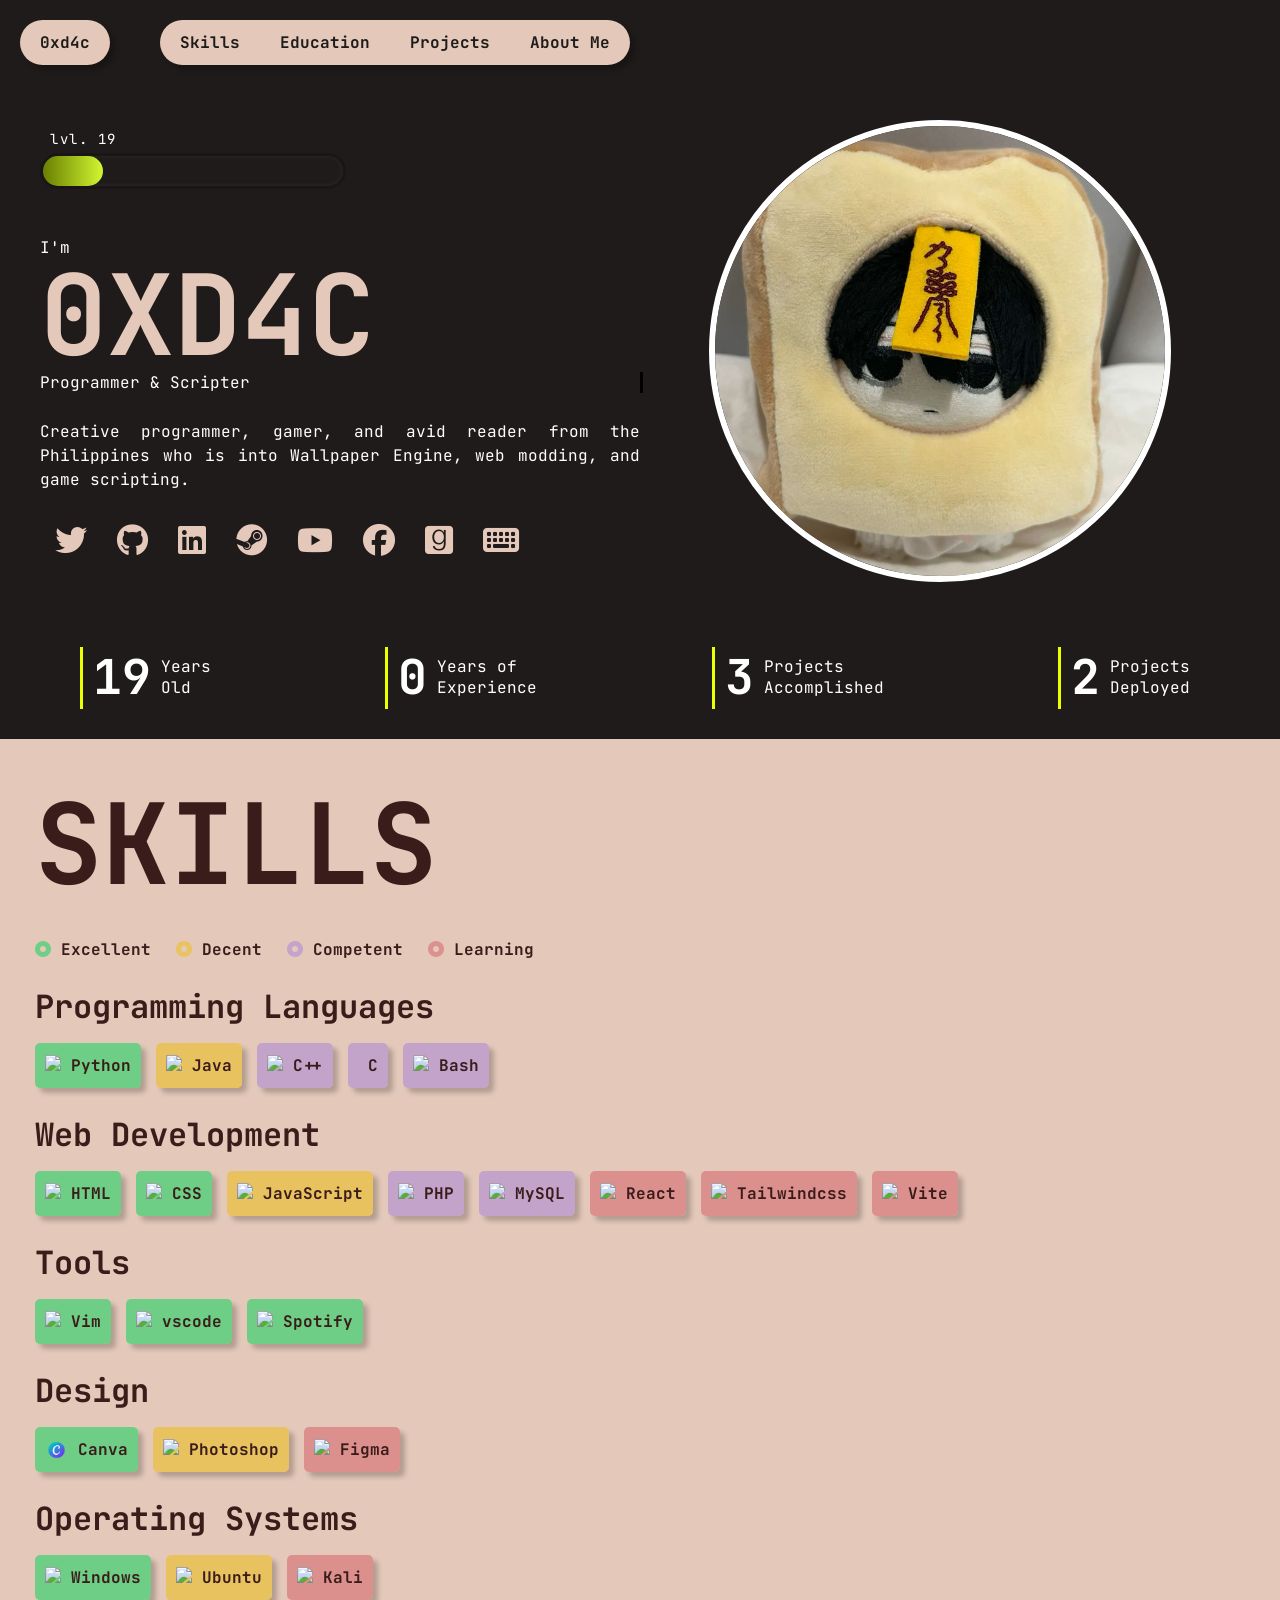
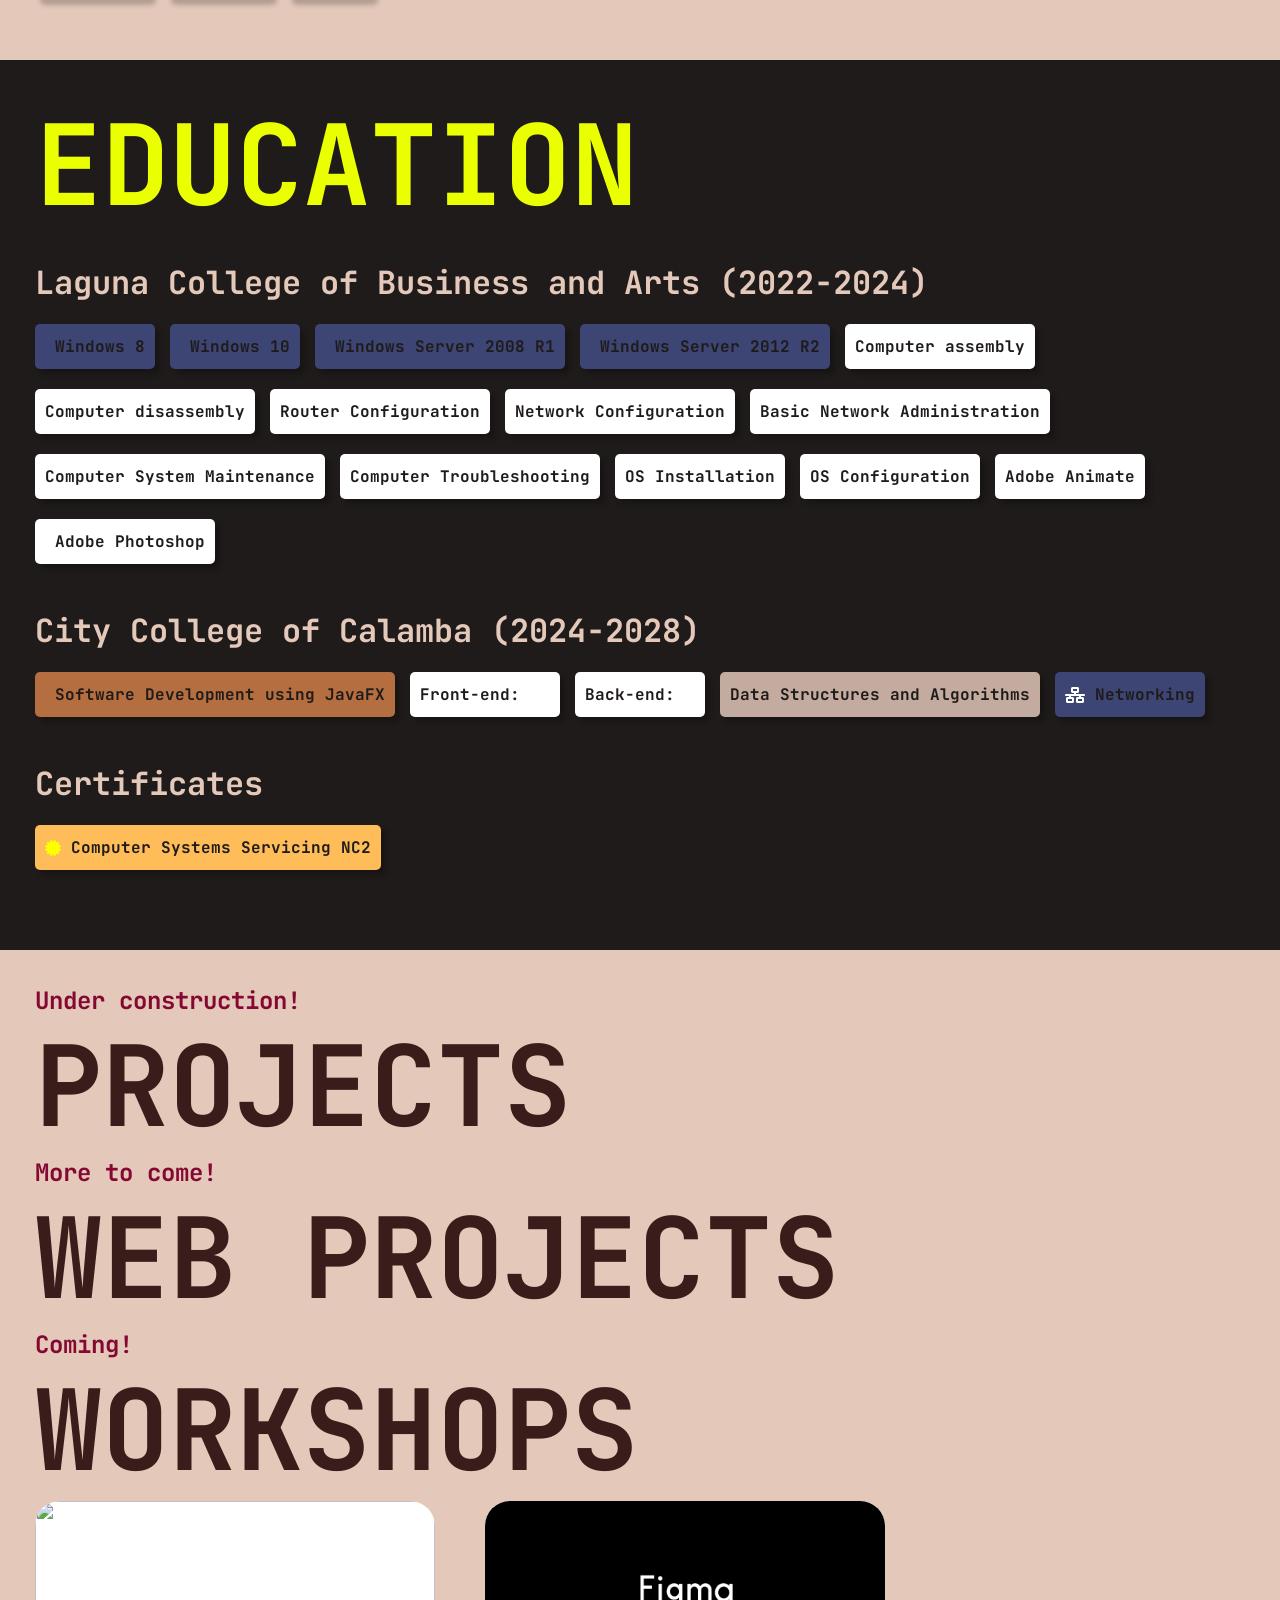
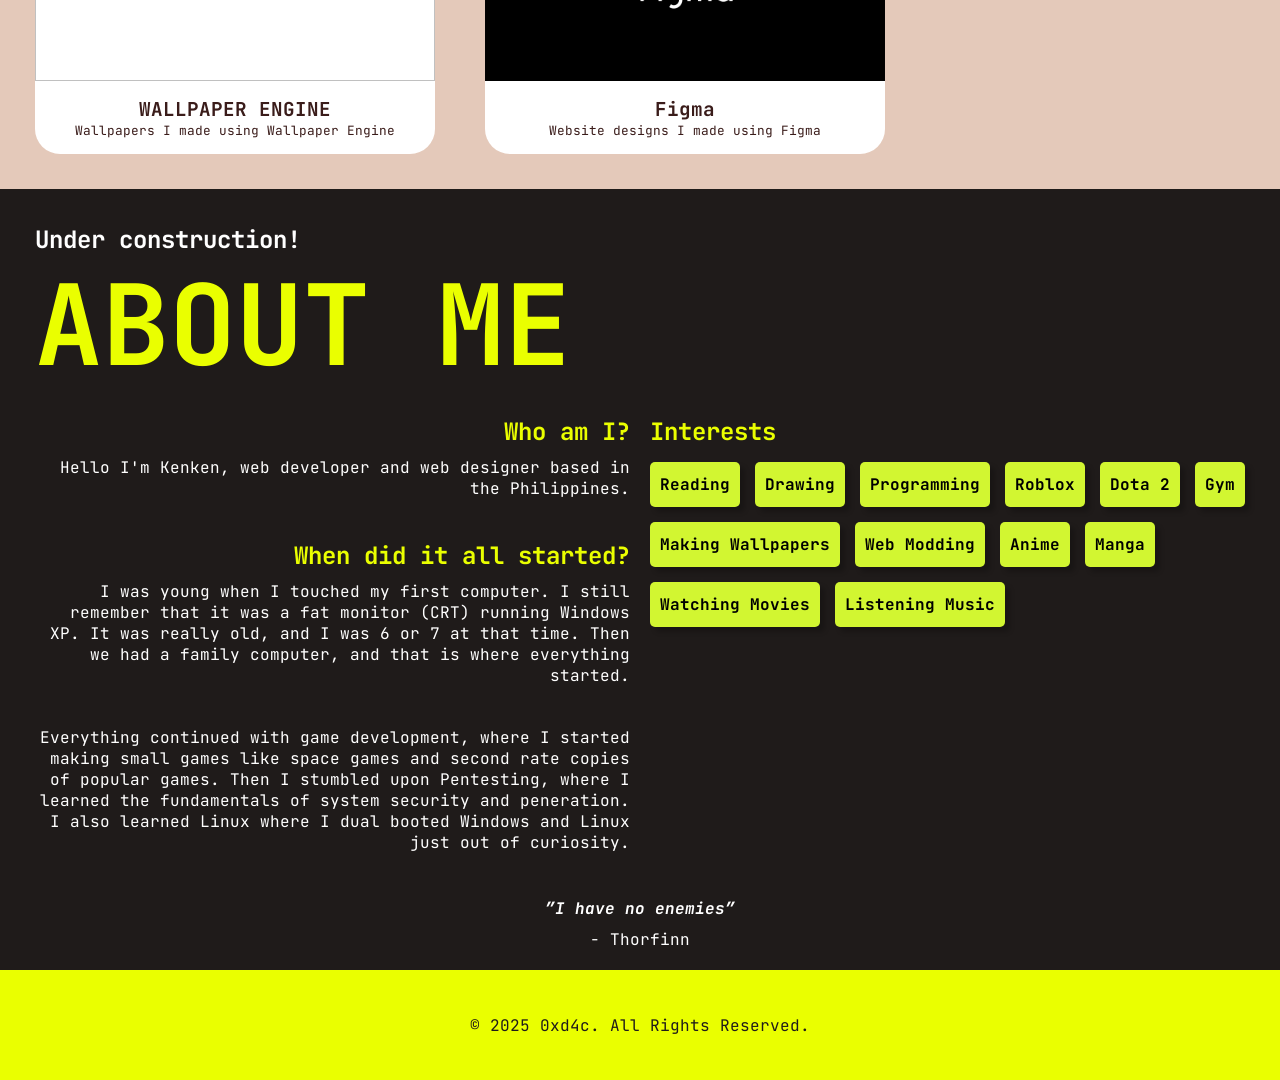
==== index.html @ a264573e "added about me" ====
<!-- TODO: Music Player -->
<!-- TODO: Star system -->
<!-- TODO: Slide name -> show real name -->
<!-- TODO: Click on skill -> show demo -->
<!-- TODO: Mini game -->
<!-- TODO: Replace the nav bar -->
<!-- TODO: Footer -->

<!DOCTYPE html>
<html lang="en">
  <head>
    <title>0xd4c</title>
    <meta
      charset="UTF-8"
      name="viewport"
      content="width=device-width, initial-scale=1.0"
    />
    <meta author="0xd4c" />
    <link rel="stylesheet" href="style.css" />
    <link rel="icon" type="image/x-icon" href="src/icons/scythe.ico" />
    <link
      href="https://fonts.googleapis.com/css2?family=Poppins:wght@300;400;500;600;700&display=swap"
      rel="stylesheet"
    />
    <link
      rel="stylesheet"
      href="https://cdn.jsdelivr.net/gh/devicons/devicon@latest/devicon.min.css"
    />
    <link
      rel="stylesheet"
      href="https://cdnjs.cloudflare.com/ajax/libs/font-awesome/6.5.0/css/all.min.css"
    />
    <link rel="preconnect" href="https://fonts.googleapis.com" />
    <link rel="preconnect" href="https://fonts.gstatic.com" crossorigin />
    <link
      href="https://fonts.googleapis.com/css2?family=JetBrains+Mono&display=swap"
      rel="stylesheet"
    />
  </head>
  <body>
    <div class="navigation-bar">
      <a id="home-link" class="brick" href="#home">0xd4c</a>

      <div class="brick">
        <a id="skills-link" href="#skills">Skills</a>
        <a id="education-link" href="#education">Education</a>
        <a id="projects-link" href="#projects">Projects</a>
        <a id="about-me-link" href="#about-me">About Me</a>
      </div>
    </div>
    <div class="burger">☰</div>
    <nav id="burger-menu">
      <ul id="nav-links">
        <li><a id="home-link" href="#home">Home</a></li>
        <li><a id="skills-link" href="#skills">Skills</a></li>
        <li><a id="education-link" href="#education">Education</a></li>
        <li><a id="projects-link" href="#projects">Projects</a></li>
        <li><a id="about-me-link" href="#about-me">About Me</a></li>
      </ul>
    </nav>

    <section id="home">
      <div class="main-div">
        <div class="section-left-div">
          <!-- <h2 class="wiggle-cycle">WEBSITE UNDER CONSTRUCTION!</h2> -->
          <div class="lvl-container">
            <div class="lvl-info">
              <span>lvl. 19</span>
            </div>
            <div class="lvl-bar">
              <div class="lvl-progress"></div>
              <span class="lvl-up-text">Collab with me to lvl up!</span>
            </div>
          </div>
          <p>I'm</p>
          <h1 class="cycle">0XD4C</h1>
          <p class="typewriter">Programmer & Scripter</p>
          <p class="intro-about-me">
            <span class="cycle">Creative</span> programmer, gamer, and avid
            reader from the Philippines who is into Wallpaper Engine, web
            modding, and game scripting.
          </p>

          <div class="socials-div">
            <a href="https://x.com/0xd4c" target="_blank">
              <i class="fab fa-twitter" style="color: #e4c9ba"></i>
            </a>
            <a href="https://github.com/kenfaz" target="_blank">
              <i class="fab fa-github" style="color: #e4c9ba"></i>
            </a>
            <a
              href="https://linkedin.com/in/khen-david-famadico-50ba49292"
              target="_blank"
            >
              <i class="fab fa-linkedin" style="color: #e4c9ba"></i>
            </a>
            <a href="https://steamcommunity.com/id/0xd4c/" target="_blank">
              <i class="fab fa-steam" style="color: #e4c9ba"></i>
            </a>
            <a href="https://www.youtube.com/@ken-ken05" target="_blank">
              <i class="fab fa-youtube" style="color: #e4c9ba"></i>
            </a>
            <a href="https://www.facebook.com/kenken.redpanda" target="_blank">
              <i class="fab fa-facebook" style="color: #e4c9ba"></i>
            </a>
            <a href="https://www.goodreads.com/kenfaz" target="_blank">
              <i class="fab fa-goodreads" style="color: #e4c9ba"></i>
            </a>
            <a href="https://monkeytype.com/profile/0xd4c" target="_blank">
              <i class="fa-solid fa-keyboard" style="color: #e4c9ba"></i>
            </a>
          </div>
        </div>
        <div class="section-right-div">
          <!-- <img class="fade-img" src="src/images/profile5.png" /> -->
          <div class="section-right-img-container">
            <img class="" src="src/images/profile.jpg" alt="Profile Picture" />
          </div>
        </div>
      </div>
      <canva></canva>
    </section>
    <section id="home-experience">
      <div class="experience-info-container">
        <div>
          <h1>19</h1>
          <p>
            Years <br />
            Old
          </p>
        </div>
        <div>
          <h1>0</h1>
          <p>
            Years of<br />
            Experience
          </p>
        </div>
        <div>
          <h1>3</h1>
          <p>
            Projects <br />
            Accomplished
          </p>
        </div>
        <div>
          <h1>2</h1>
          <p>
            Projects <br />
            Deployed
          </p>
        </div>
      </div>
    </section>
    <!-- SKILLS SECTION -->
    <section id="skills">
      <h1 class="section-name wiggle">SKILLS</h1>
      <div class="programming-stats-container"></div>
      <div class="skills-levels">
        <span>
          <i class="fa-solid fa-circle-dot" style="color: #00d45583"></i>
          Excellent</span
        >
        <span>
          <i class="fa-solid fa-circle-dot" style="color: #ebc042bf"></i>
          Decent</span
        >
        <span>
          <i class="fa-solid fa-circle-dot" style="color: #a581da83"></i>
          Competent</span
        >
        <span>
          <i class="fa-solid fa-circle-dot" style="color: #da8181c7"></i>
          Learning</span
        >
      </div>
      <h2>Programming Languages</h2>
      <div class="skills-brick-container">
        <div class="skills-brick skill-excellent">
          <img
            src="https://cdn.jsdelivr.net/gh/devicons/devicon@latest/icons/python/python-original.svg"
          />
          Python
        </div>
        <div class="skills-brick skill-decent">
          <img
            src="https://cdn.jsdelivr.net/gh/devicons/devicon@latest/icons/java/java-original.svg"
          />
          Java
        </div>
        <div class="skills-brick skill-competent">
          <img
            src="https://cdn.jsdelivr.net/gh/devicons/devicon@latest/icons/cplusplus/cplusplus-original.svg"
          />
          C++
        </div>
        <div class="skills-brick skill-competent">
          <i class="devicon-c-plain colored"></i> C
        </div>
        <div class="skills-brick skill-competent">
          <img
            src="https://cdn.jsdelivr.net/gh/devicons/devicon@latest/icons/bash/bash-original.svg"
          />
          Bash
        </div>
      </div>
      <h2>Web Development</h2>
      <div class="skills-brick-container">
        <div class="skills-brick skill-excellent">
          <img
            src="https://cdn.jsdelivr.net/gh/devicons/devicon@latest/icons/html5/html5-original.svg"
          />
          HTML
        </div>
        <div class="skills-brick skill-excellent">
          <img
            src="https://cdn.jsdelivr.net/gh/devicons/devicon@latest/icons/css3/css3-original.svg"
          />
          CSS
        </div>
        <div class="skills-brick skill-decent">
          <img
            src="https://cdn.jsdelivr.net/gh/devicons/devicon@latest/icons/javascript/javascript-original.svg"
          />
          JavaScript
        </div>
        <div class="skills-brick skill-competent">
          <img
            src="https://cdn.jsdelivr.net/gh/devicons/devicon@latest/icons/php/php-original.svg"
          />
          PHP
        </div>
        <div class="skills-brick skill-competent">
          <img
            src="https://cdn.jsdelivr.net/gh/devicons/devicon@latest/icons/mysql/mysql-original.svg"
          />
          MySQL
        </div>
        <div class="skills-brick skill-learning">
          <img
            src="https://cdn.jsdelivr.net/gh/devicons/devicon@latest/icons/react/react-original.svg"
          />
          React
        </div>
        <div class="skills-brick skill-learning">
          <img
            src="https://cdn.jsdelivr.net/gh/devicons/devicon@latest/icons/tailwindcss/tailwindcss-original.svg"
          />
          Tailwindcss
        </div>
        <div class="skills-brick skill-learning">
          <img
            src="https://cdn.jsdelivr.net/gh/devicons/devicon@latest/icons/vitejs/vitejs-original.svg"
          />
          Vite
        </div>
      </div>
      <h2>Tools</h2>
      <div class="skills-brick-container">
        <div class="skills-brick skill-excellent">
          <img
            src="https://cdn.jsdelivr.net/gh/devicons/devicon@latest/icons/vim/vim-original.svg"
          />
          Vim
        </div>
        <div class="skills-brick skill-excellent">
          <img
            src="https://cdn.jsdelivr.net/gh/devicons/devicon@latest/icons/vscode/vscode-original.svg"
          />
          vscode
        </div>
        <div class="skills-brick skill-excellent">
          <img
            src="https://upload.wikimedia.org/wikipedia/commons/thumb/8/84/Spotify_icon.svg/250px-Spotify_icon.svg.png"
          />
          Spotify
        </div>
      </div>
      <h2>Design</h2>
      <div class="skills-brick-container">
        <div class="skills-brick skill-excellent">
          <img src="src/images/canva_logo.png" /> Canva
        </div>
        <div class="skills-brick skill-decent">
          <img
            src="https://upload.wikimedia.org/wikipedia/commons/thumb/a/af/Adobe_Photoshop_CC_icon.svg/2101px-Adobe_Photoshop_CC_icon.svg.png"
          />
          Photoshop
        </div>
        <div class="skills-brick skill-learning">
          <img
            src="https://cdn.jsdelivr.net/gh/devicons/devicon@latest/icons/figma/figma-original.svg"
          />
          Figma
        </div>
      </div>

      <h2>Operating Systems</h2>
      <div class="skills-brick-container">
        <div class="skills-brick skill-excellent">
          <img
            src="https://cdn.jsdelivr.net/gh/devicons/devicon@latest/icons/windows11/windows11-original-wordmark.svg"
          />
          Windows
        </div>
        <div class="skills-brick skill-decent">
          <img
            src="https://cdn.jsdelivr.net/gh/devicons/devicon@latest/icons/ubuntu/ubuntu-original.svg"
          />
          Ubuntu
        </div>
        <div class="skills-brick skill-learning">
      
            <img src="https://cdn.jsdelivr.net/gh/devicons/devicon@latest/icons/kalilinux/kalilinux-original.svg" />
          
          Kali
        </div>
      </div>
    </section>

    <section id="education">
      <h1 class="section-name wiggle">EDUCATION</h1>
      <!-- <h2>Senior Highschool</h2> -->
      <h2>Laguna College of Business and Arts (2022-2024)</h2>
      <div class="education-bricks-container">
        <div class="education-bricks education-blue">
          <i class="devicon-windows8-original colored"></i>
          Windows 8
        </div>
        <div class="education-bricks education-blue">
          <i class="devicon-windows8-original colored"></i>
          Windows 10
        </div>
        <div class="education-bricks education-blue">
          <i class="devicon-windows8-original colored"></i>

          Windows Server 2008 R1
        </div>
        <div class="education-bricks education-blue">
          <i class="devicon-windows8-original colored"></i>

          Windows Server 2012 R2
        </div>
        <div class="education-bricks education-white">Computer assembly</div>
        <div class="education-bricks education-white">Computer disassembly</div>
        <div class="education-bricks education-white">Router Configuration</div>
        <div class="education-bricks education-white">
          Network Configuration
        </div>
        <div class="education-bricks education-white">
          Basic Network Administration
        </div>
        <div class="education-bricks education-white">
          Computer System Maintenance
        </div>
        <div class="education-bricks education-white">
          Computer Troubleshooting
        </div>
        <div class="education-bricks education-white">OS Installation</div>
        <div class="education-bricks education-white">OS Configuration</div>
        <div class="education-bricks education-white">Adobe Animate</div>
        <div class="education-bricks education-white">
          <i class="devicon-photoshop-plain colored"></i>Adobe Photoshop
        </div>
      </div>
      <!-- <h2>College</h2> -->
      <h2>City College of Calamba (2024-2028)</h2>
      <div class="education-bricks-container">
        <div class="education-bricks education-orange">
          <i class="devicon-java-plain colored"></i>
          Software Development using JavaFX
        </div>
        <div class="education-bricks education-white">
          Front-end:
          <i class="devicon-html5-plain colored"></i>
          <i class="devicon-css3-plain colored"></i>
          <i class="devicon-javascript-plain colored"></i>
        </div>
        <div class="education-bricks education-white">
          Back-end:
          <i class="devicon-php-plain colored"></i>
          <i class="devicon-mysql-original colored"></i>
        </div>
        <div class="education-bricks">Data Structures and Algorithms</div>
        <div class="education-bricks education-blue">
          <i class="fa-solid fa-network-wired" style="color: #ffffff"></i
          >Networking
        </div>
      </div>

      <h2>Certificates</h2>
      <div class="education-bricks-container">
        <div class="education-bricks education-yellow">
          <i class="fa-solid fa-certificate" style="color: yellow"></i> Computer
          Systems Servicing NC2
        </div>
      </div>
    </section>

    <section id="projects">
      <h2>Under construction!</h2>
      <h1 class="section-name">PROJECTS</h1>
      <h2>More to come!</h2>
      <h1 class="section-name">WEB PROJECTS</h1>
      <h2>Coming!</h2>
      <h1 class="section-name">WORKSHOPS</h1>
      <div class="workshops">
        <div class="showcase-container float-box" id="wallpaper-engine">
          <div class="upper-showcase-container">
            <img src="src/images/wallpaper_engine.gif" />
          </div>
          <div class="lower-showcase-container">
            <h1>WALLPAPER ENGINE</h1>
            <p>Wallpapers I made using Wallpaper Engine</p>
          </div>
        </div>

        <div class="showcase-container float-box" id="figma">
          <div class="upper-showcase-container">
            <img src="src/images/figma.gif" />
          </div>
          <div class="lower-showcase-container">
            <h1>Figma</h1>
            <p>Website designs I made using Figma</p>
          </div>
        </div>
      </div>
    </section>

    <section id="about-me">
      <h2>Under construction!</h2>
      <h1 class="section-name">ABOUT ME</h1>
      <br />
      <div class="about-me-div">
        <div class="about-me-left-div">
          <h1>Who am I?</h1>
          <p>
            Hello I'm Kenken, web developer and web designer based in the
            Philippines.
          </p>
          <br />
          <h1>When did it all started?</h1>
          <p>
            I was young when I touched my first computer. I still remember that
            it was a fat monitor (CRT) running Windows XP. It was really old,
            and I was 6 or 7 at that time. Then we had a family computer, and
            that is where everything started.
          </p>
          <br />
          <p>
            Everything continued with game development, where I started making
            small games like space games and second rate copies of popular
            games. Then I stumbled upon Pentesting, where I learned the
            fundamentals of system security and peneration. I also learned Linux
            where I dual booted Windows and Linux just out of curiosity.
          </p>
          <!-- <img src="src/images/experimental_lain.gif" /> -->
        </div>
        <div class="about-me-right-div">
          <!-- <img src="src/images/lain.gif"> -->
          <h1>Interests</h1>
          <div class="about-me-brick-container">
            <div class="about-me-brick">Reading</div>
            <div class="about-me-brick">Drawing</div>
            <div class="about-me-brick">Programming</div>
            <div class="about-me-brick">Roblox</div>
            <div class="about-me-brick">Dota 2</div>
            <div class="about-me-brick">Gym</div>
            <div class="about-me-brick">Making Wallpapers</div>
            <div class="about-me-brick">Web Modding</div>
            <div class="about-me-brick">Anime</div>
            <div class="about-me-brick">Manga</div>
            <div class="about-me-brick">Watching Movies</div>
            <div class="about-me-brick">Listening Music</div>
          </div>
        </div>
      </div>
    </section>
    <!-- Quote Section -->
    <section>
      <div class="quote-container">
        <p class="quote">”I have no enemies”</p>
        <p class="quote-author">- Thorfinn</p>
      </div>
    </section>
    <section id="footer">
      <footer>© 2025 0xd4c. All Rights Reserved.</footer>
    </section>
    <script src="script.js"></script>
  </body>
</html>
---- style.css ----
* {
  font-family: "JetBrains Mono", "Poppins", Arial, Helvetica, sans-serif;
  margin: 0;
  /* outline: 1px solid red; */
}

html {
  scroll-behavior: smooth;
}

nav {
  font-family: "JetBrains Mono", "Poppins", Arial, Helvetica, sans-serif;
  display: flex;
  align-items: center;
  justify-content: center;
  background-color: white;
  position: fixed;
  width: 0;
  height: 0;
  z-index: 1000;
  border-radius: 25px;
  right: 20px;
  top: 20px;
  /* border: 2px solid white; */
}

nav.show-burger {
  display: flex;
  border: none;
  width: 250px;
  height: 350px;
}

nav.hide-burger {
  display: none;
}

body {
  cursor: url("src/images/cursor.png"), auto;
  /* padding-top: 70px; */
  background-color: #1f1b1a;
  color: #ffffff;
  /* padding-left: 20px; */
  width: 100%;
}

footer {
  display: flex;
  color: #1f1b1a;
  background-color: #eaff00;
  padding: 20px;
  text-align: center;
  align-items: center;
  justify-content: center;
  height: 100%;
}

section {
  scroll-margin-top: 50px;
  /* width: 100%; */
}

a {
  cursor: url("src/images/cursor_selection.png"), auto;
  color: white;
  text-decoration: none;
  /* font-weight: bolder; */
  font-family: "JetBrains Mono", "Poppins", Arial, Helvetica, sans-serif;
}

/* Classes */

.navigation-bar {
  position: sticky;
  top: 0;
  display: flex;
  gap: 50px;
  padding: 20px;
  /* background-color: #1f1b1ab4; */
  z-index: 1000;
}

.burger {
  display: none;
  font-size: 2rem;
  cursor: url("src/images/cursor_selection.png"), auto;
  width: 75px;
  height: 75px;
  text-align: center;
  border-radius: 50%;
  align-items: center;
  justify-content: center;
  position: fixed;
  right: 5px;
  top: 15px;
  /* background-color: white; */
  color: #ffffff;
}

.section-name {
  font-size: 7em;
  color: white;
  margin: 0;
  padding: 0;
  line-height: 0.9;
  margin-top: 20px;
  margin-bottom: 20px;
  /* text-align: center; */
}

.main-div {
  /* width: 100%; */
  max-width: 1200px;
  display: flex;
  justify-content: space-between;
  align-items: center;
}

.section-left-div {
  flex: 1;
  flex-direction: column;
  display: flex;
  row-gap: 7px;
}

.section-left-div p {
  width: 100%;
  font-size: 1em;
  text-align: justify;
}

.section-left-div h1 {
  font-size: 7em;
  margin: 0;
  padding: 0;
  line-height: 0.9;
  color: #e4c9ba;
}

.section-left-div h2 {
  font-size: 35px;
  margin-bottom: 25px;
  color: #e91e63;
}

.intro-about-me {
  margin-top: 20px;
  margin-bottom: 20px;
  line-height: 1.5em;
}

.socials-div {
  font-size: 2em;
  width: fit-content;
  /* background-color: white; */
  padding-left: 15px;
  padding-right: 15px;
  display: flex;
  gap: 30px;
  border-radius: 25px;
  margin-top: 0;
  margin-bottom: 10px;
}

.socials-div i {
  transition: transform 0.3s;
}

.socials-div i:hover {
  transform: scale(1.25);
}

.section-right-div {
  flex: 1;
  display: flex;
  justify-content: center;
}

.section-right-div img {
  user-select: none;
  max-width: 500px;
}

.section-right-img-container {
  display: flex;
  flex-direction: column;
  justify-content: center;
  align-items: center;
  border-radius: 50%;
  width: 100%;
  height: 100%;
}

.section-right-img-container img:first-child {
  border-radius: 50%;
  width: 75%;
  border: 6px solid white;
  animation: cycleBorderColors 3s linear infinite;
}

.experience-info-container {
  display: flex;
  justify-content: space-between;
  align-items: center;
  text-align: center;
  margin-left: 50px;
  margin-right: 50px;
}

.experience-info-container div {
  display: flex;
  justify-content: center;
  text-align: center;
  align-items: center;
  gap: 10px;
  border-left: 3px solid #eaff00;
  padding: 10px;
  line-height: 1.3rem;
}

.experience-info-container div h1 {
  font-family: "JetBrains Mono", "Poppins", Arial, Helvetica, sans-serif;
  font-size: 3rem;
  text-align: left;
}

.experience-info-container div p {
  text-align: left;
}

.description {
  text-align: justify;
  width: 50%;
}

.about-me-div {
  display: flex;

}

.about-me-left-div {
  display: flex;
  flex-direction: column;
  gap: 10px;
  flex: 1;
  text-align: right;
}

.about-me-left-div h1 {
  /* margin-bottom: 25px; */
}

.workshops {
  width: 100%;
  display: flex;
  gap: 50px;
}

.showcase-container {
  width: 400px;
  height: 50%;
  border-radius: 25px;
  /* border: 4px solid black; */
}

.upper-showcase-container {
  height: 180px;
  width: 400px;
  background-color: white;
  border-radius: 25px 25px 0 0;
}

.upper-showcase-container img {
  border-radius: 25px 25px 0 0;
  width: 400px;
  object-fit: cover;
  height: 100%;
}

.lower-showcase-container {
  font-size: 0.8em;
  display: flex;
  flex-direction: column;
  justify-content: center;
  text-align: center;
  align-items: center;
  /* background-color: #00bcd4; */
  background-color: #ffffff;
  border-radius: 0 0 25px 25px;
  width: 400px;
  height: 30%;
  padding-top: 15px;
  padding-bottom: 15px;
}

.about-me-left-div img {
  width: 100%;
  height: auto;
  border: 2px solid white;
  border-radius: 25px;
  margin: 25px;
}

.about-me-right-div {
  display: flex;
  height: 100%;
  flex: 1;
  justify-content: flex-start;
  margin-left: 20px;
  flex-direction: column;
}

.about-me-brick-container {
  margin-top: 15px;
  margin-bottom: 40px;
  display: flex;
  gap: 15px;
  flex-wrap: wrap;
}

.about-me-brick {
  background-color: #d2f631;
  color: #000000;
  font-family: "JetBrains Mono", "Poppins", Arial, Helvetica, sans-serif;
  display: flex;
  padding-right: 10px;
  padding-left: 10px;
  justify-content: center;
  text-align: center;
  align-items: center;
  width: fit-content;
  height: 45px;
  gap: 10px;
  border-radius: 5px;
  font-weight: bold;
  box-shadow: 5px 5px 5px rgba(0, 0, 0, 0.221);
  transition: transform 0.3s;
}

/* class for design */

.lvl-container {
  display: flex;
  flex-direction: column;
  height: 50px;
  width: 300px;
  font-family: "JetBrains Mono", "Poppins", Arial, Helvetica, sans-serif;
  color: white;
  margin-bottom: 50px;
}

.lvl-info {
  display: flex;
  font-family: "JetBrains Mono", "Poppins", Arial, Helvetica, sans-serif;
  font-size: 14px;
  letter-spacing: 1.5px;
}

.lvl-info span {
  margin-left: 10px;
  margin-bottom: 5px;
}

.lvl-bar {
  /* background: #3a1c1a; */
  text-align: center;
  border-radius: 20px;
  /* overflow: hidden; */
  height: 30px;
  width: 100%;
  box-shadow: inset 0 0 5px rgba(146, 146, 146, 0.136);
  border: 3px solid rgba(0, 0, 0, 0.192);
  animation: cycleBorderColors 3s linear infinite;
}

.lvl-progress {
  width: 20%; /* Progress % */
  height: 100%;
  background: linear-gradient(90deg, #687f01, #d2f631);
  border-radius: 20px;
  transition: width 1s ease-in-out;
  margin-bottom: 10px;
}

.lvl-up-text {
  visibility: hidden;
  font-family: "JetBrains Mono", "Poppins", Arial, Helvetica, sans-serif;
  /* font-weight: bolder; */
  letter-spacing: 1px;
  color: #3fb76b;
  font-size: 11px;
  transform: translateY(-50);
  white-space: no-wrap;
  transition: opacity 0.1s ease, transform 0.3s ease;
}

.lvl-bar:hover {
  cursor: url("src/images/cursor_selection.png"), auto;
}

.lvl-bar:hover .lvl-up-text {
  cursor: url("src/images/cursor_selection.png"), auto;
  visibility: visible;
  opacity: 1;
}

.skills-levels {
  margin-top: 25px;
  margin-bottom: 25px;
  display: flex;
  flex-wrap: wrap;
  gap: 25px;
  font-weight: bolder;
}

.skills-brick-container {
  width: 100%;
  display: flex;
  flex-wrap: wrap;
  gap: 15px;
  margin-top: 15px;
  margin-bottom: 25px;
}

.skills-brick {
  font-family: "JetBrains Mono", "Poppins", Arial, Helvetica, sans-serif;
  display: flex;
  padding-right: 10px;
  padding-left: 10px;
  justify-content: center;
  text-align: center;
  align-items: center;
  width: fit-content;
  height: 45px;
  gap: 10px;
  border-radius: 5px;
  font-weight: bold;
  box-shadow: 5px 5px 5px rgba(0, 0, 0, 0.221);
  transition: transform 0.3s;
}

.skills-brick img {
  height: 50%;
}

.skills-brick:hover {
  transform: scale(1.05);
}

.skill-excellent {
  background-color: #00d45583;
}

.skill-decent {
  background-color: #ebc042bf;
}

.skill-competent {
  background-color: #a581da83;
}

.skill-learning {
  background-color: #da8181c7;
}

.education-bricks-container {
  margin-top: 20px;
  margin-bottom: 40px;
  display: flex;
  gap: 15px;
  flex-wrap: wrap;
}

.education-bricks {
  font-family: "JetBrains Mono", "Poppins", Arial, Helvetica, sans-serif;
  display: flex;
  padding-right: 10px;
  padding-left: 10px;
  justify-content: center;
  text-align: left;
  align-items: center;
  width: fit-content;
  height: 45px;
  gap: 10px;
  border-radius: 5px;
  font-weight: bold;
  box-shadow: 5px 5px 5px rgba(0, 0, 0, 0.248);
  background-color: #e4c9bad5;
  color: #1f1b1a;
  margin-bottom: 5px;
  transition: transform 0.3s;
}

.education-bricks:hover {
  transform: scale(1.05);
}

.education-blue {
  background-color: #3c4574;
}

.education-yellow {
  background-color: #ffbd5a;
}

.education-orange {
  background-color: #b56e3f;
}

.education-white {
  background-color: #ffffff;
}

.quote-container {
  width: 100vw;
  display: flex;
  text-align: center;
  flex-direction: column;
  margin-bottom: 20px;
}

.quote {
  font-style: italic;
  font-weight: bolder;
  margin-top: 10px;
  margin-bottom: 10px;
}

.quote-author {
}

/* ids */
#nav-links {
  list-style: none;
  gap: 2rem;
  display: none; /* Hide the nav first*/
  flex-direction: column;
  padding: 20px;
}

#nav-links.show-links {
  display: flex;
}

#nav-links.hide-links {
  display: none;
}

#nav-links li {
  font-size: 1.6rem;
  display: inline;
  text-align: center;
}

#nav-links a {
  color: #1f1b1a;
  text-decoration: none;
  font-weight: bold;
}

#home {
  /* min-height: 500px; */
  display: flex;
  align-items: center;
  justify-content: center;
  padding: 35px;
}

#home-experience {
  margin: 30px;
}

#skills {
  flex-direction: column;
  background-color: #e4c9ba;
  color: #3a1c1a;
  padding: 35px;
  /* width: 100vw; */
}

#skills h1 {
  color: #3a1c1a;
  padding: 0;
}

#skills h2 {
  font-size: 2rem;
  margin-top: 25px;
  margin-bottom: 15px;
}

#skills li {
  font-size: 25px;
}

#education {
  color: #e4c9ba;
  padding: 35px;
}

#education li {
  padding: 10px;
}

#education h1 {
  color: #eaff00;
}

#education h2 {
  font-size: 2rem;
  margin-top: 25px;
  margin-bottom: 15px;
  /* color: #3fb76b; */
}

#education h4 {
  margin-top: 5px;
  margin-bottom: 25px;
}

#projects {
  background-color: #e4c9ba;
  color: #3a1c1a;
  padding: 35px;
}

#projects h1 {
  color: #3a1c1a;
}

#projects h2 {
  color: #840831;
}

#about-me {
  padding: 35px;
}

#about-me h1 {
  color: #eaff00;
}

#footer {
  background-color: grey;
  height: 70px;
}

/* Special Class Effects*/

.brick {
  font-family: "JetBrains Mono", "Poppins", Arial, Helvetica, sans-serif;
  display: flex;
  padding-right: 20px;
  padding-left: 20px;
  justify-content: center;
  text-align: left;
  align-items: center;
  width: fit-content;
  height: 45px;
  gap: 40px;
  border-radius: 25px;
  font-weight: bold;
  box-shadow: 5px 5px 5px rgba(0, 0, 0, 0.248);
  background-color: #e4c9ba;
  color: #1f1b1a;
}

.brick a {
  color: #1f1b1a;
}

.fade-img {
  -webkit-mask-image: linear-gradient(
    to bottom,
    rgba(0, 0, 0, 1),
    rgba(0, 0, 0, 0)
  );
  -webkit-mask-repeat: no-repeat;
  -webkit-mask-size: 100% 100%;

  mask-image: linear-gradient(to bottom, rgba(0, 0, 0, 1), rgba(0, 0, 0, 0));
  mask-repeat: no-repeat;
  mask-size: 100% 100%;
}

.typewriter {
  /* padding: 20px 20px 0 0; */
  color: white;
  white-space: nowrap;
  overflow: hidden;
  border-right: 3px solid black; /* cursor */
  animation: typing 3s steps(21, end) infinite, blink 0.8s step-end infinite;
}

.wiggle {
  display: inline-block;
  animation: wiggle 0.5s infinite;
}

.cycle {
  animation: cycleColors 3s linear infinite;
}

.wiggle-cycle {
  display: inline-block;
  animation: cycleColors 3s linear infinite, wiggle 0.5s infinite;
}

.cycle-links {
  animation: cycleLinksColors 3s linear infinite;
}

.float-box {
  transition: transform 0.3s ease, box-shadow 0.3s ease;
}

/* Hover effect */
.float-box:hover {
  transform: translateY(-10px); /* moves div up slightly */
  box-shadow: 0 10px 20px rgba(0, 0, 0, 0.2); /* adds floating shadow */
}

/* Keyframes */

@keyframes cycleColors {
  0% {
    color: #d2f631;
  }
  25% {
    color: #e4c9ba;
  }
  50% {
    color: #d2f631;
  }
  75% {
    color: #e4c9ba;
  }
  100% {
    color: #d2f631;
  }
}

@keyframes cycleBorderColors {
  0% {
    border-color: #d2f631;
  }
  25% {
    border-color: #e4c9ba;
  }
  50% {
    border-color: #1f1b1a;
  }
  75% {
    border-color: #e4c9ba;
  }
  100% {
    border-color: #d2f631;
  }
}

@keyframes cycleLinksColors {
  0% {
    color: #1f1b1a91;
  }
  25% {
    color: #788f15;
  }
  50% {
    color: #1f1b1a;
  }
  75% {
    color: #788f15;
  }
  100% {
    color: #1f1b1a91;
  }
}

@keyframes wiggle {
  0%,
  100% {
    transform: rotate(0deg);
  }
  25% {
    transform: rotate(1deg);
  }
  75% {
    transform: rotate(-1deg);
  }
}

@keyframes typing {
  0% {
    width: 0;
  }
  40% {
    width: 21ch;
  } /* Finished typing */
  60% {
    width: 21ch;
  } /* Hold the full text for a moment */
  100% {
    width: 0;
  } /* Erase text */
}

@keyframes blink {
  from,
  to {
    border-color: transparent;
  }
  50% {
    border-color: rgb(255, 255, 255);
  }
}

/* Mobile */
@media (max-width: 786px) {
  nav.show-borders {
    display: flex;
  }

  section {
    scroll-margin: 0;
  }

  #home-experience {
    margin: 0px 20px 20px 20px;
  }

  .main-div {
    flex-direction: column-reverse;
  }

  .section-left-div {
    align-items: center;
    justify-content: center;
    text-align: center;
  }

  .section-left-div h1 {
    font-size: 2em;
  }

  .section-left-div p {
    text-align: center;
  }

  .socials-div {
    font-size: 1.5em;
    gap: 15px;
  }

  .section-right-img-container img {
    margin-bottom: 25px;
    width: 70%;
  }

  .lvl-container {
    align-items: center;
    text-align: center;
  }

  .section-name {
    font-size: 2em;
  }

  .workshops {
    width: 100%;
    flex-direction: column;
    justify-content: center;
    align-items: center;
  }

  .showcase-container {
    width: 250px;
  }

  .upper-showcase-container {
    width: 250px;
  }

  .upper-showcase-container img {
    width: 250px;
  }

  .lower-showcase-container {
    width: 250px;
  }

  .navigation-bar {
    display: none;
  }

  .burger {
    display: flex;
  }

  .experience-info-container {
    margin: 0;
    padding-top: 0;
  }

  .experience-info-container div {
    line-height: 0.6em;
    border: none;
  }

  .experience-info-container div h1 {
    font-size: 0.8rem;
  }

  .experience-info-container div p {
    font-size: 0.5rem;
  }

  .about-me-div {
    flex-direction: column;
    gap: 20px;
  }

  .about-me-right-div {
    margin-left: 0;
  }

  .about-me-brick-container {
    margin-top: 20px;
  }

  .about-me-left-div {
    text-align: left;
  }
}
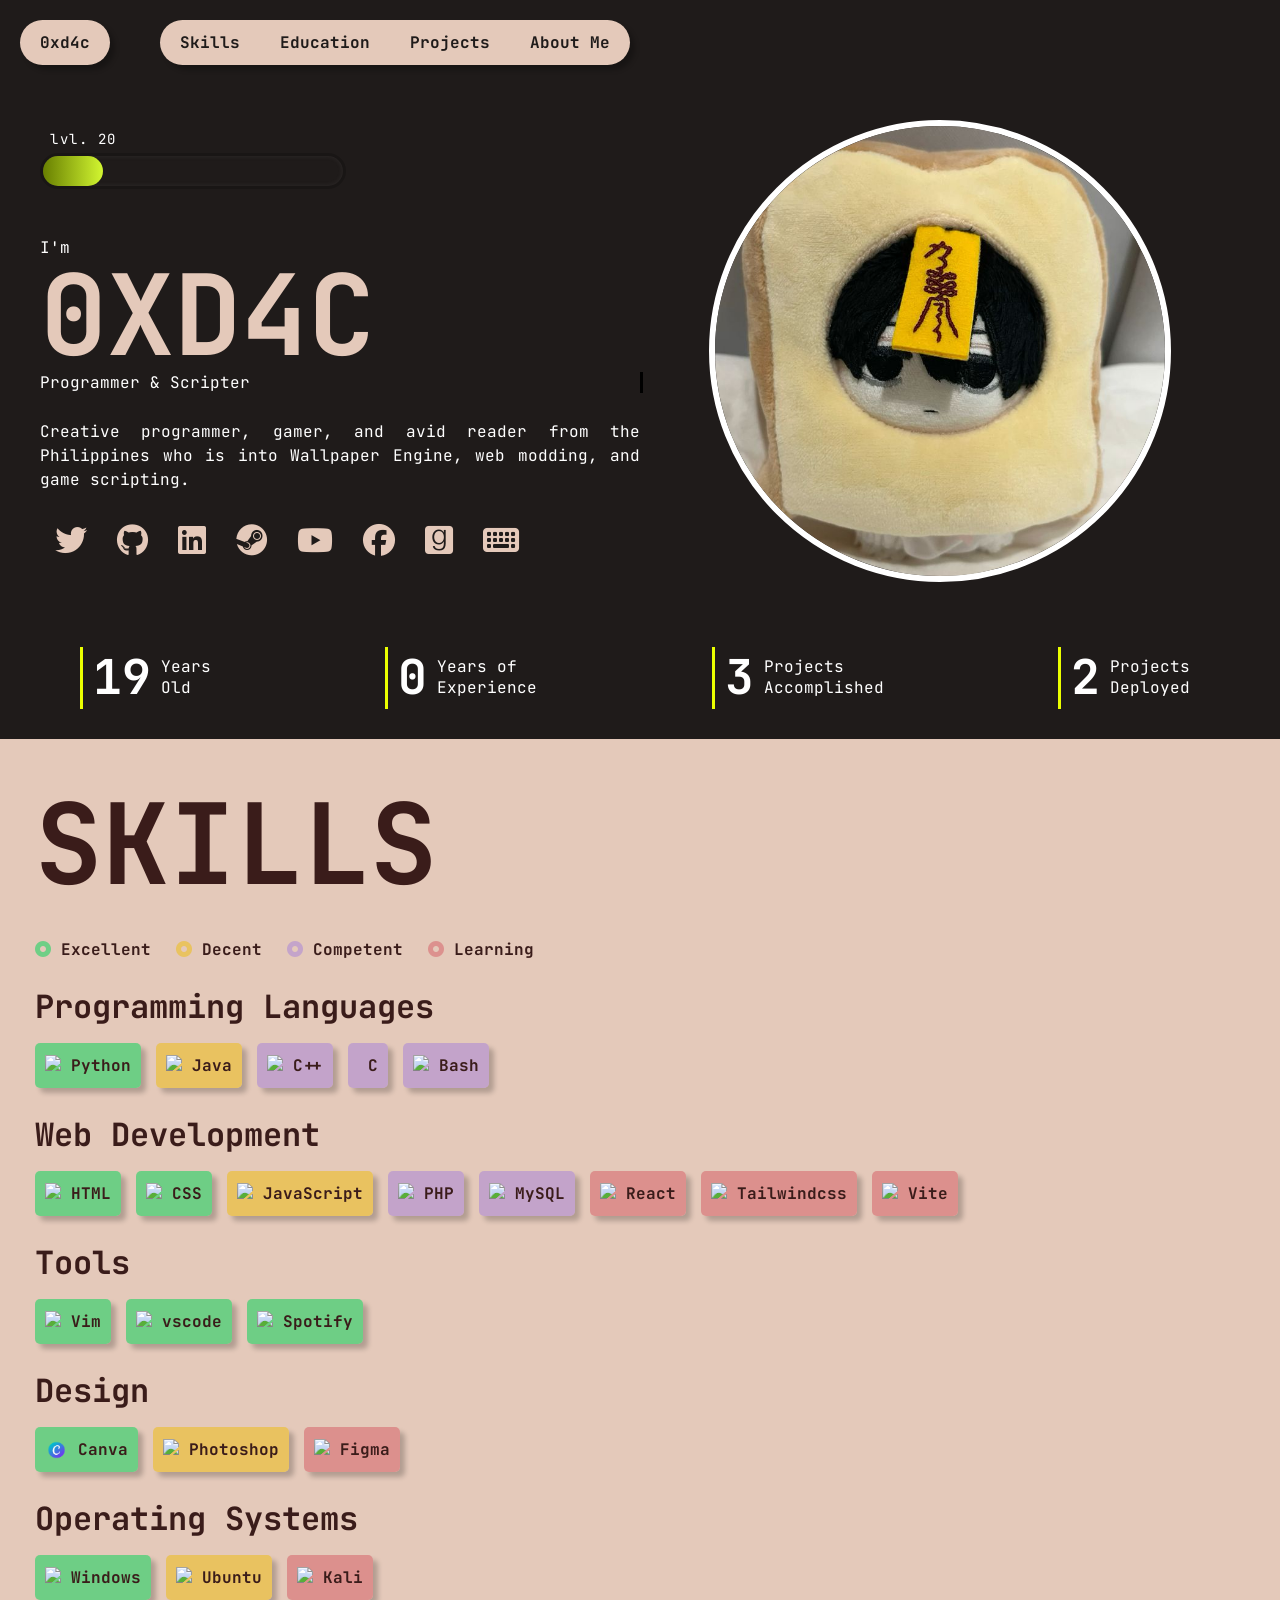
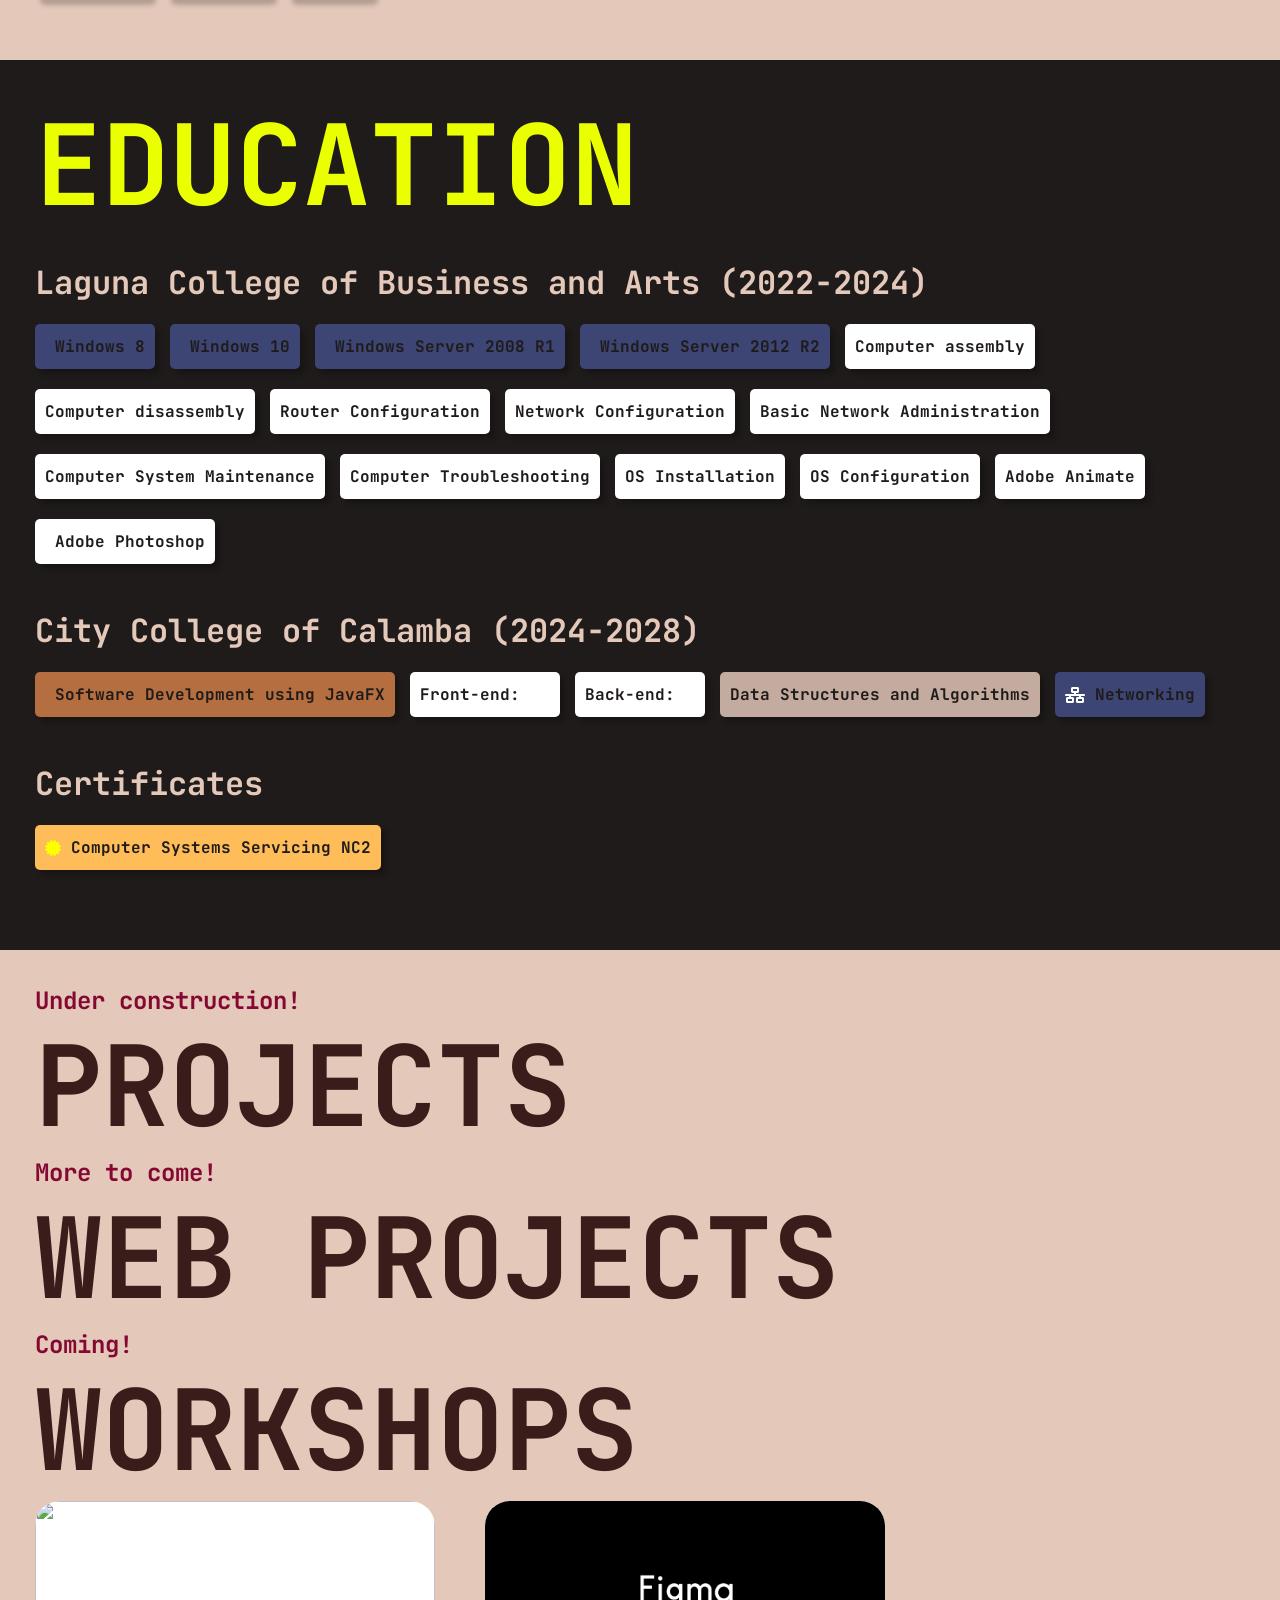
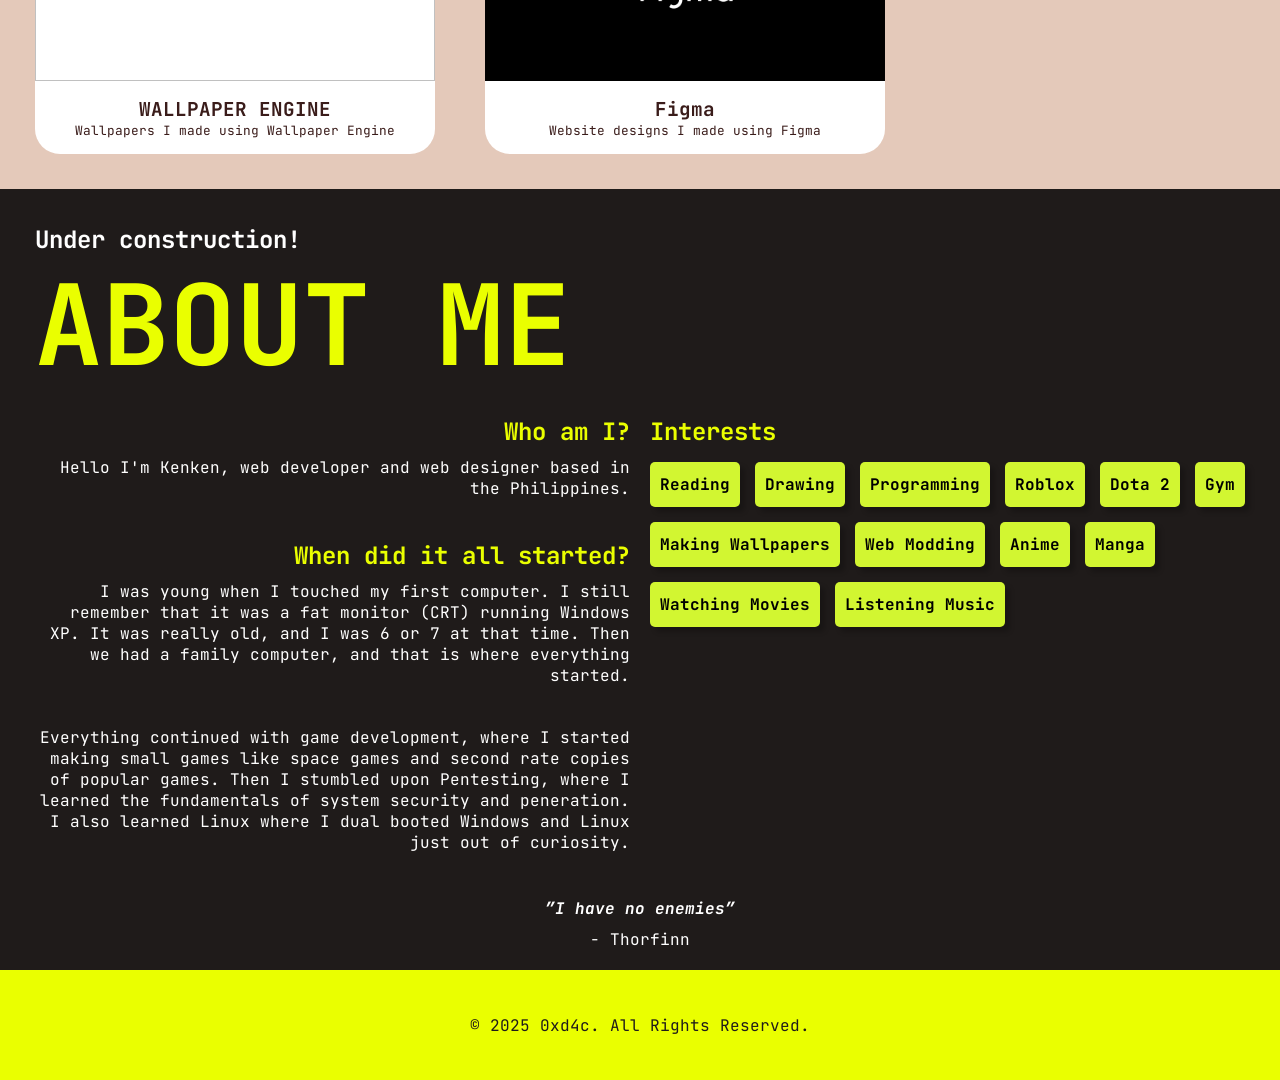
==== commit 0a72cf37: "changed lvl" ====
--- a/index.html
+++ b/index.html
@@ -65,7 +65,7 @@
           <!-- <h2 class="wiggle-cycle">WEBSITE UNDER CONSTRUCTION!</h2> -->
           <div class="lvl-container">
             <div class="lvl-info">
-              <span>lvl. 19</span>
+              <span>lvl. 20</span>
             </div>
             <div class="lvl-bar">
               <div class="lvl-progress"></div>
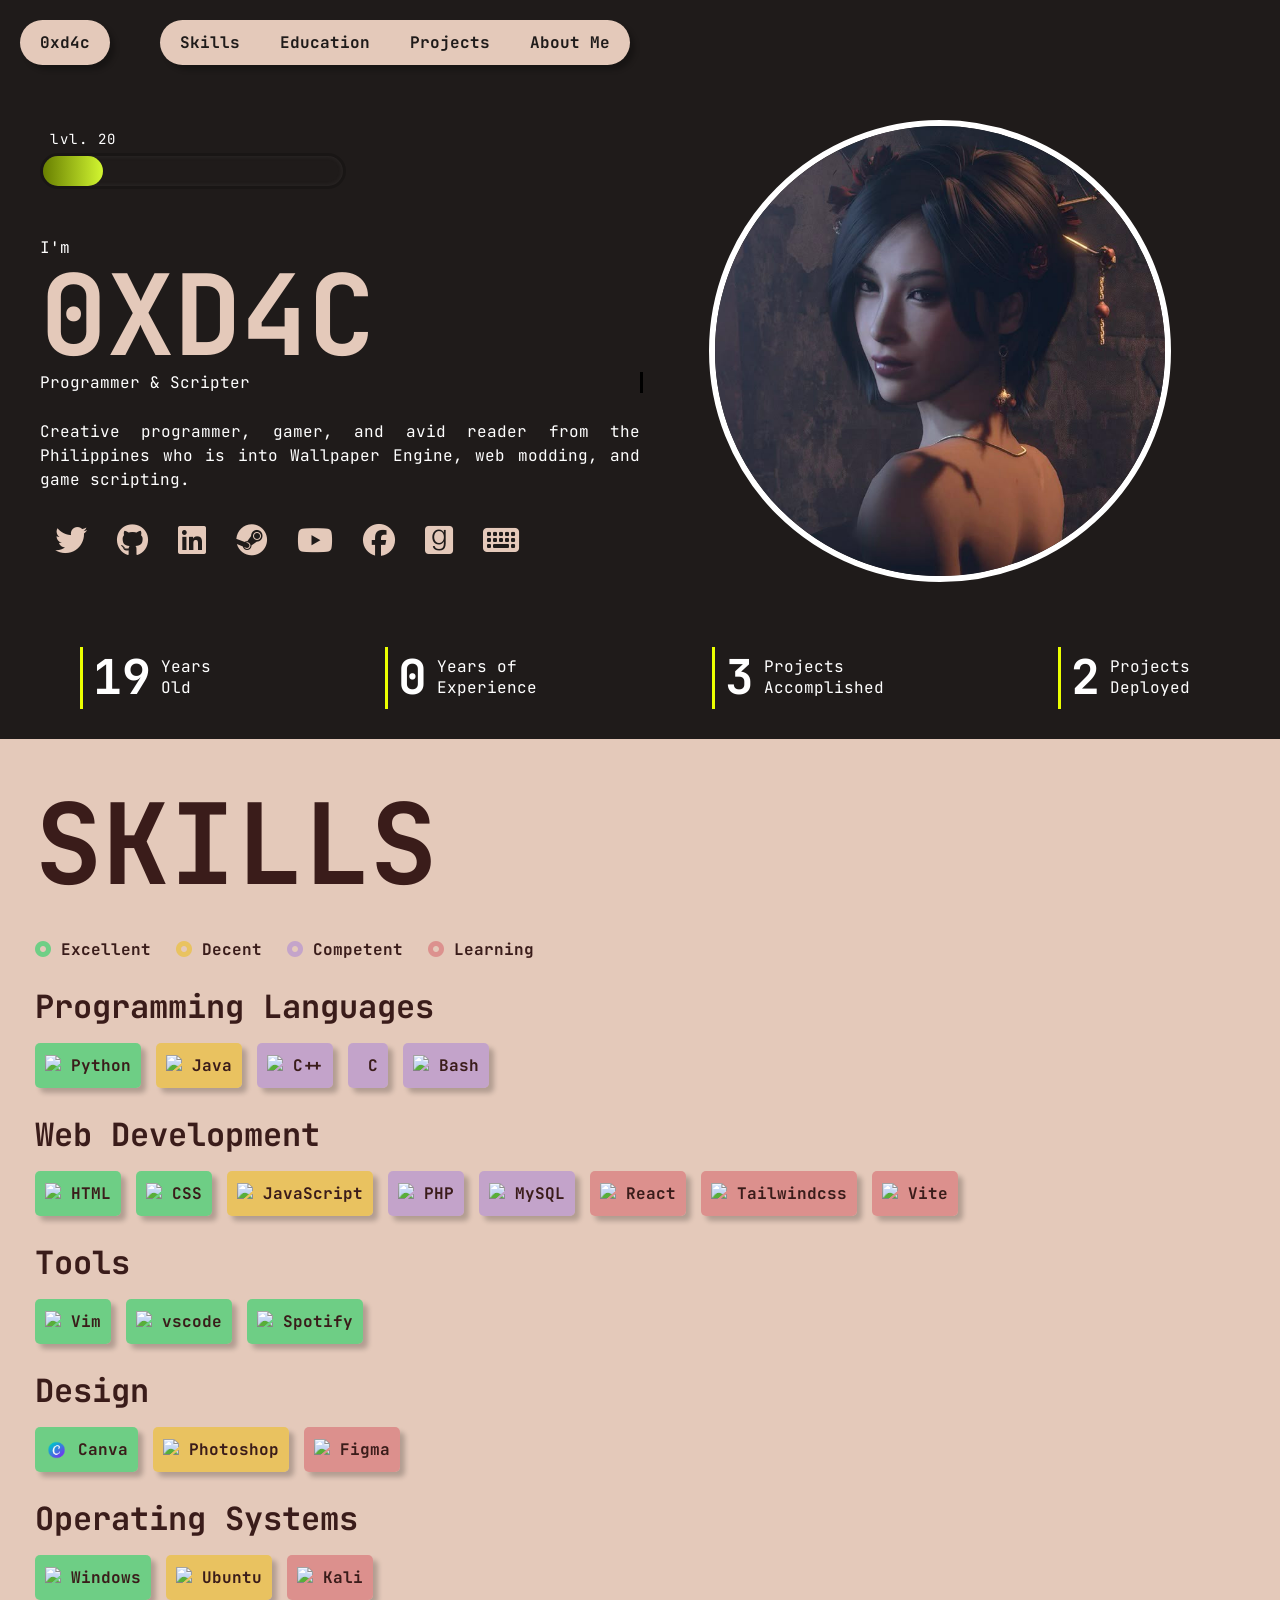
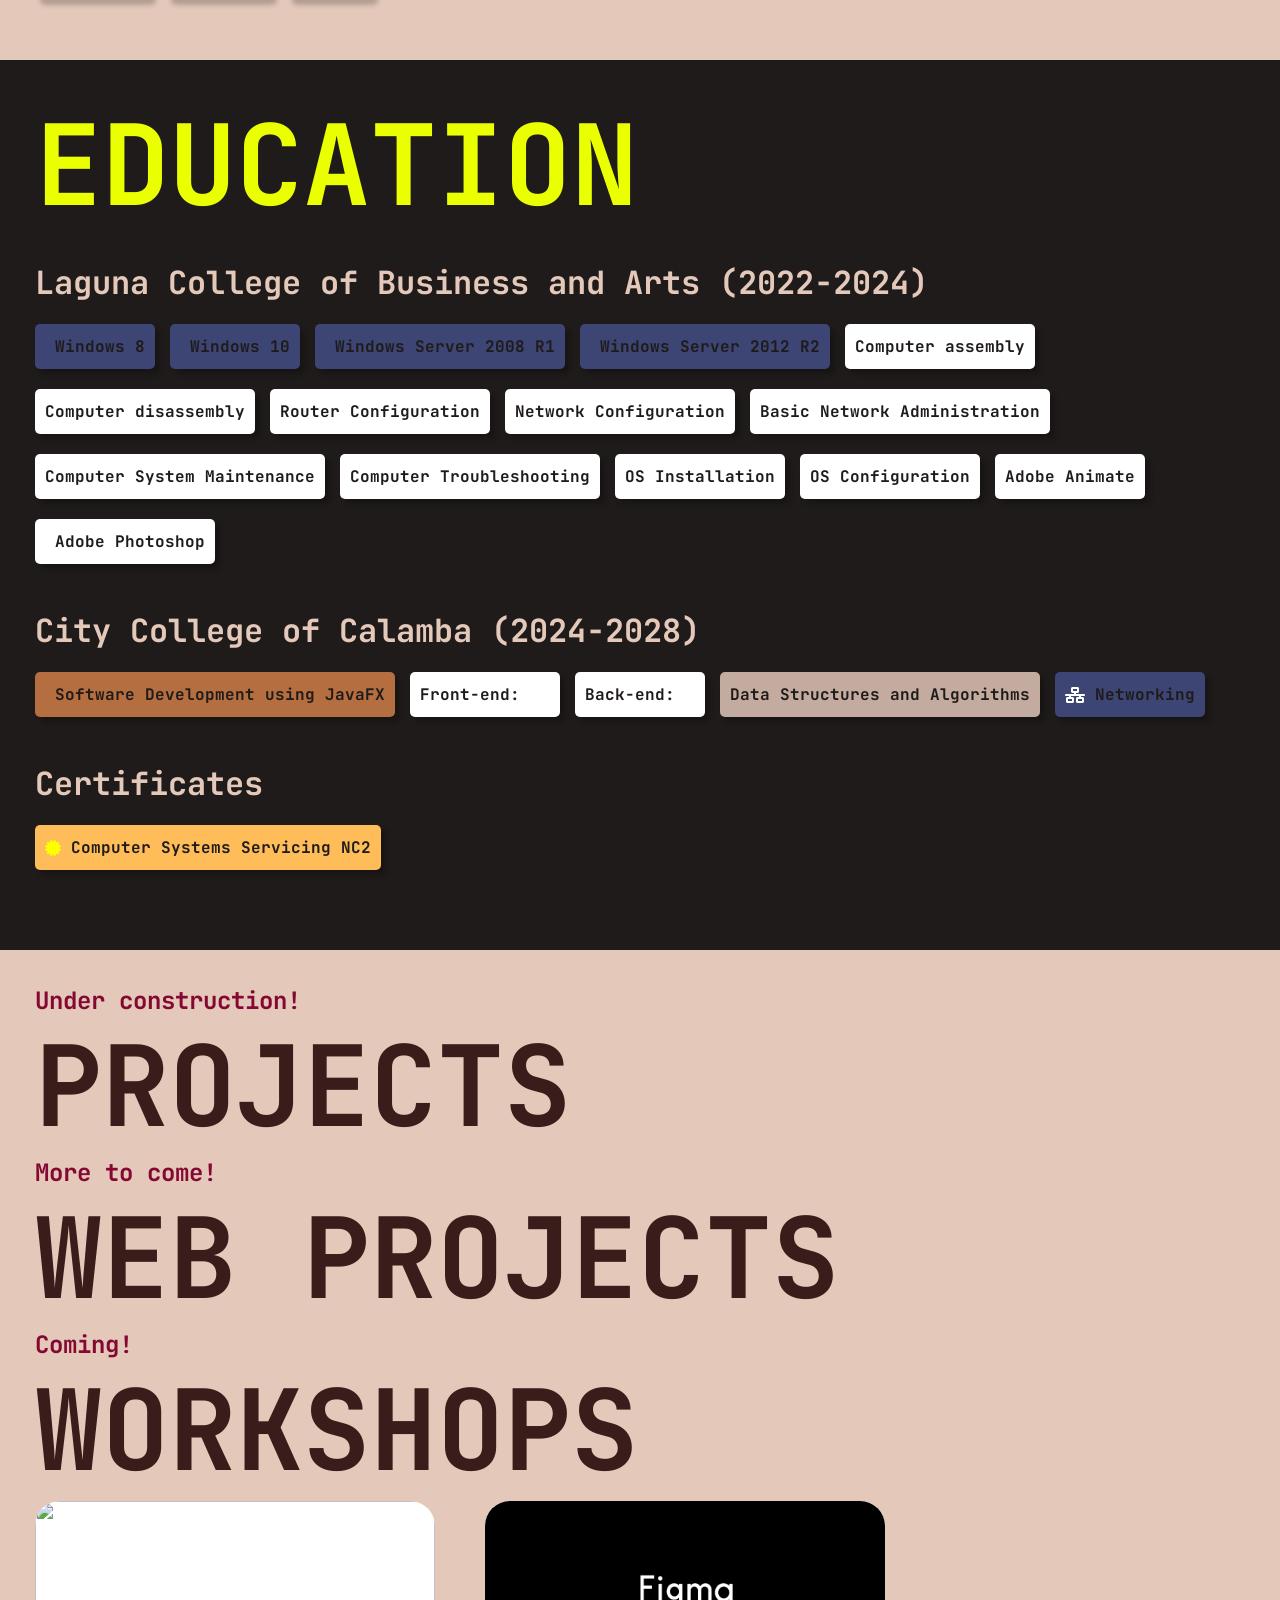
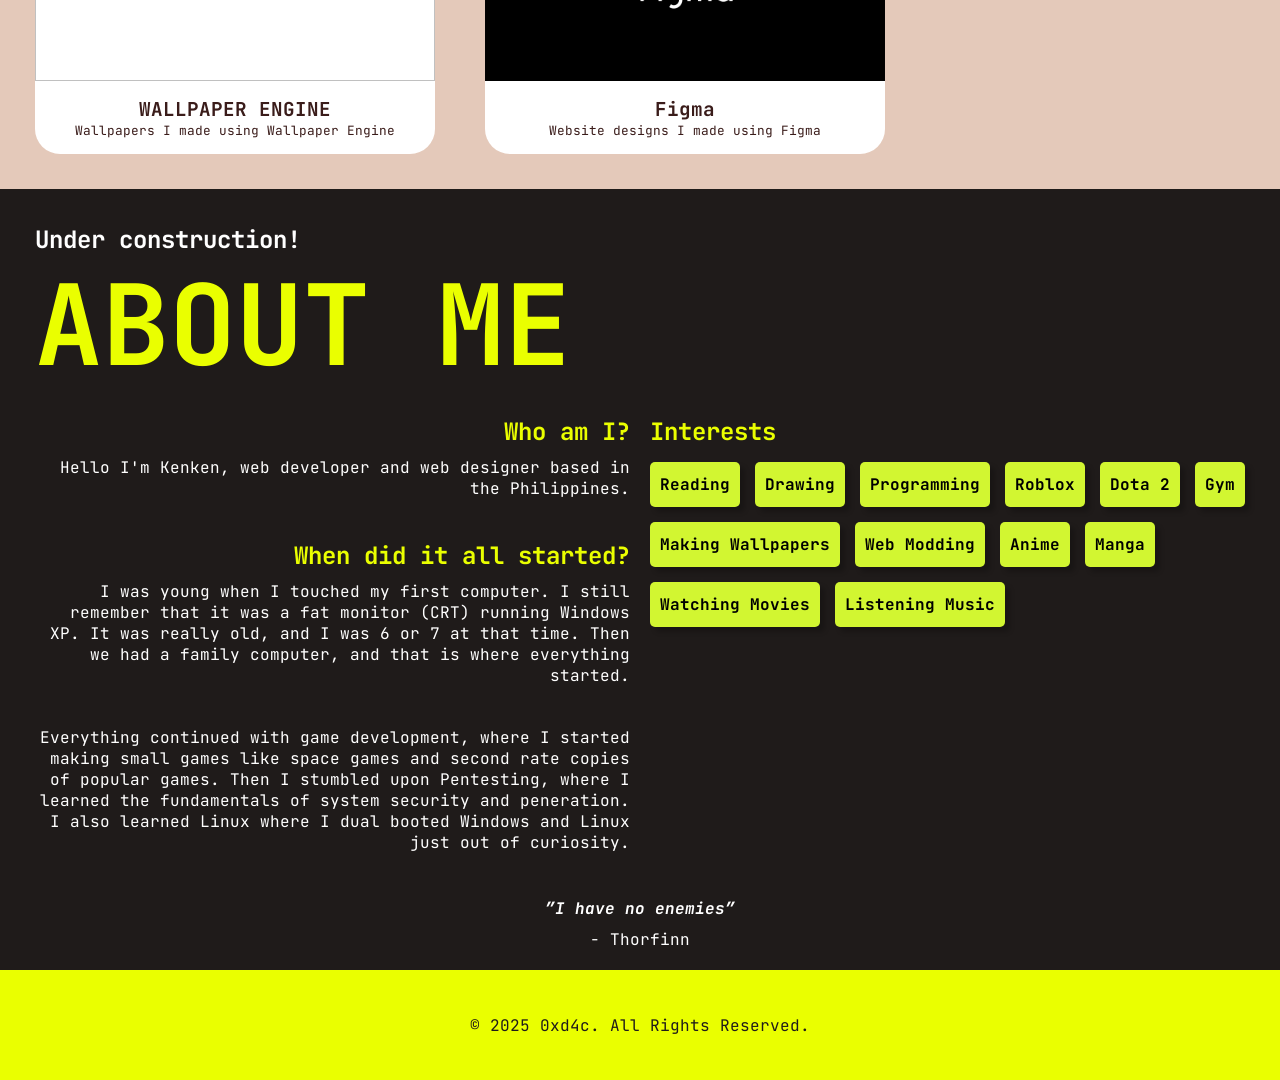
==== commit 616a428e: "changed profile" ====
--- a/index.html
+++ b/index.html
@@ -114,7 +114,7 @@
         <div class="section-right-div">
           <!-- <img class="fade-img" src="src/images/profile5.png" /> -->
           <div class="section-right-img-container">
-            <img class="" src="src/images/profile.jpg" alt="Profile Picture" />
+            <img class="" src="src/images/profile3.jpg" alt="Profile Picture" />
           </div>
         </div>
       </div>
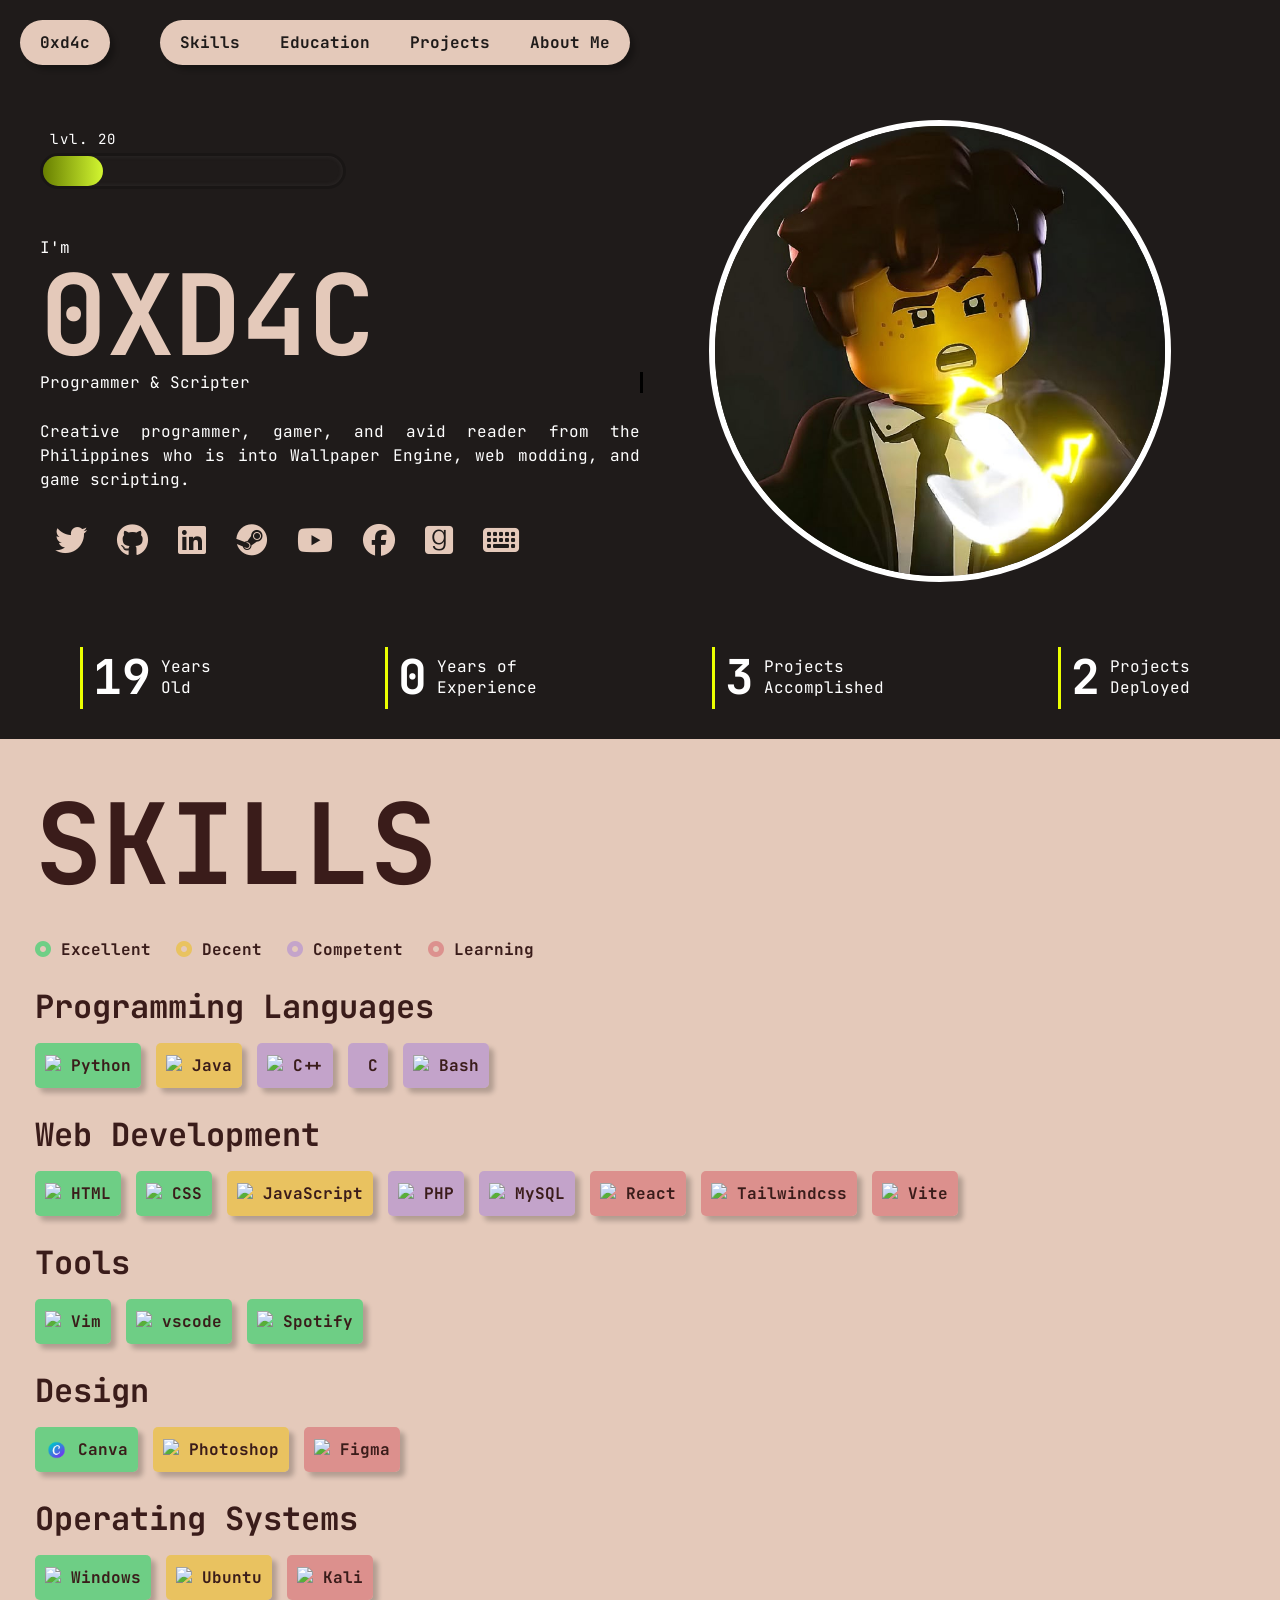
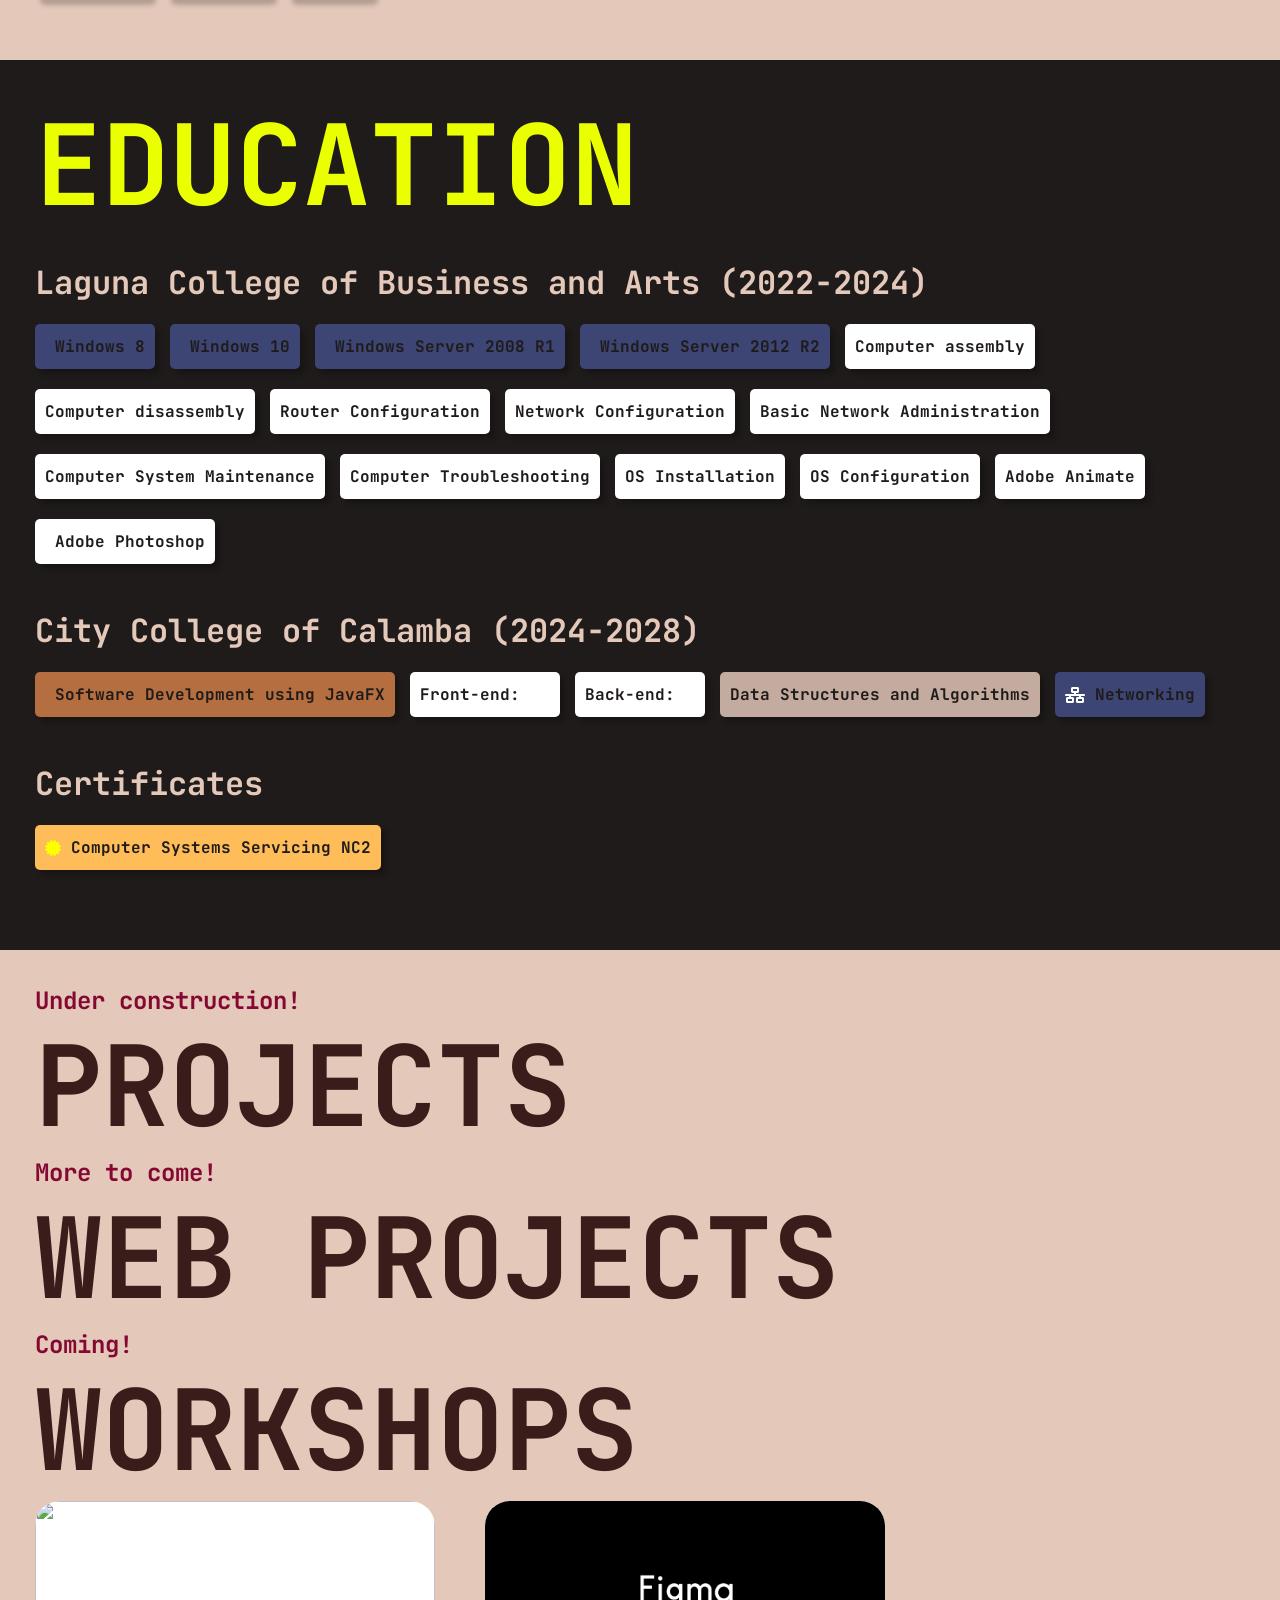
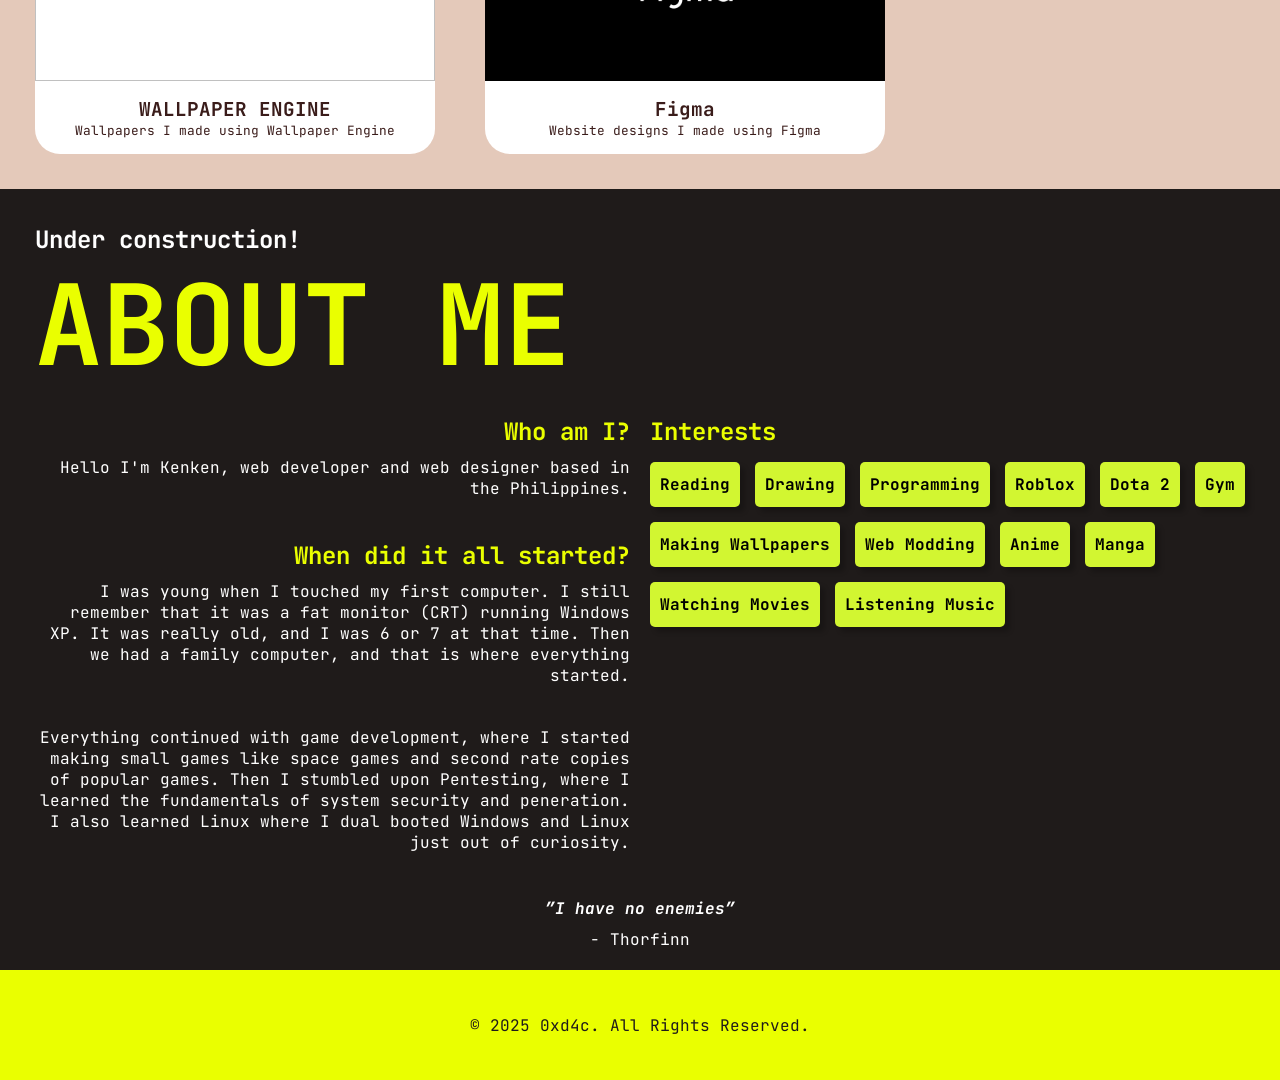
==== commit 15a0055d: "changed profile picture" ====
--- a/index.html
+++ b/index.html
@@ -114,7 +114,7 @@
         <div class="section-right-div">
           <!-- <img class="fade-img" src="src/images/profile5.png" /> -->
           <div class="section-right-img-container">
-            <img class="" src="src/images/profile3.jpg" alt="Profile Picture" />
+            <img class="" src="src/images/profile_2.jpg" alt="Profile Picture" />
           </div>
         </div>
       </div>
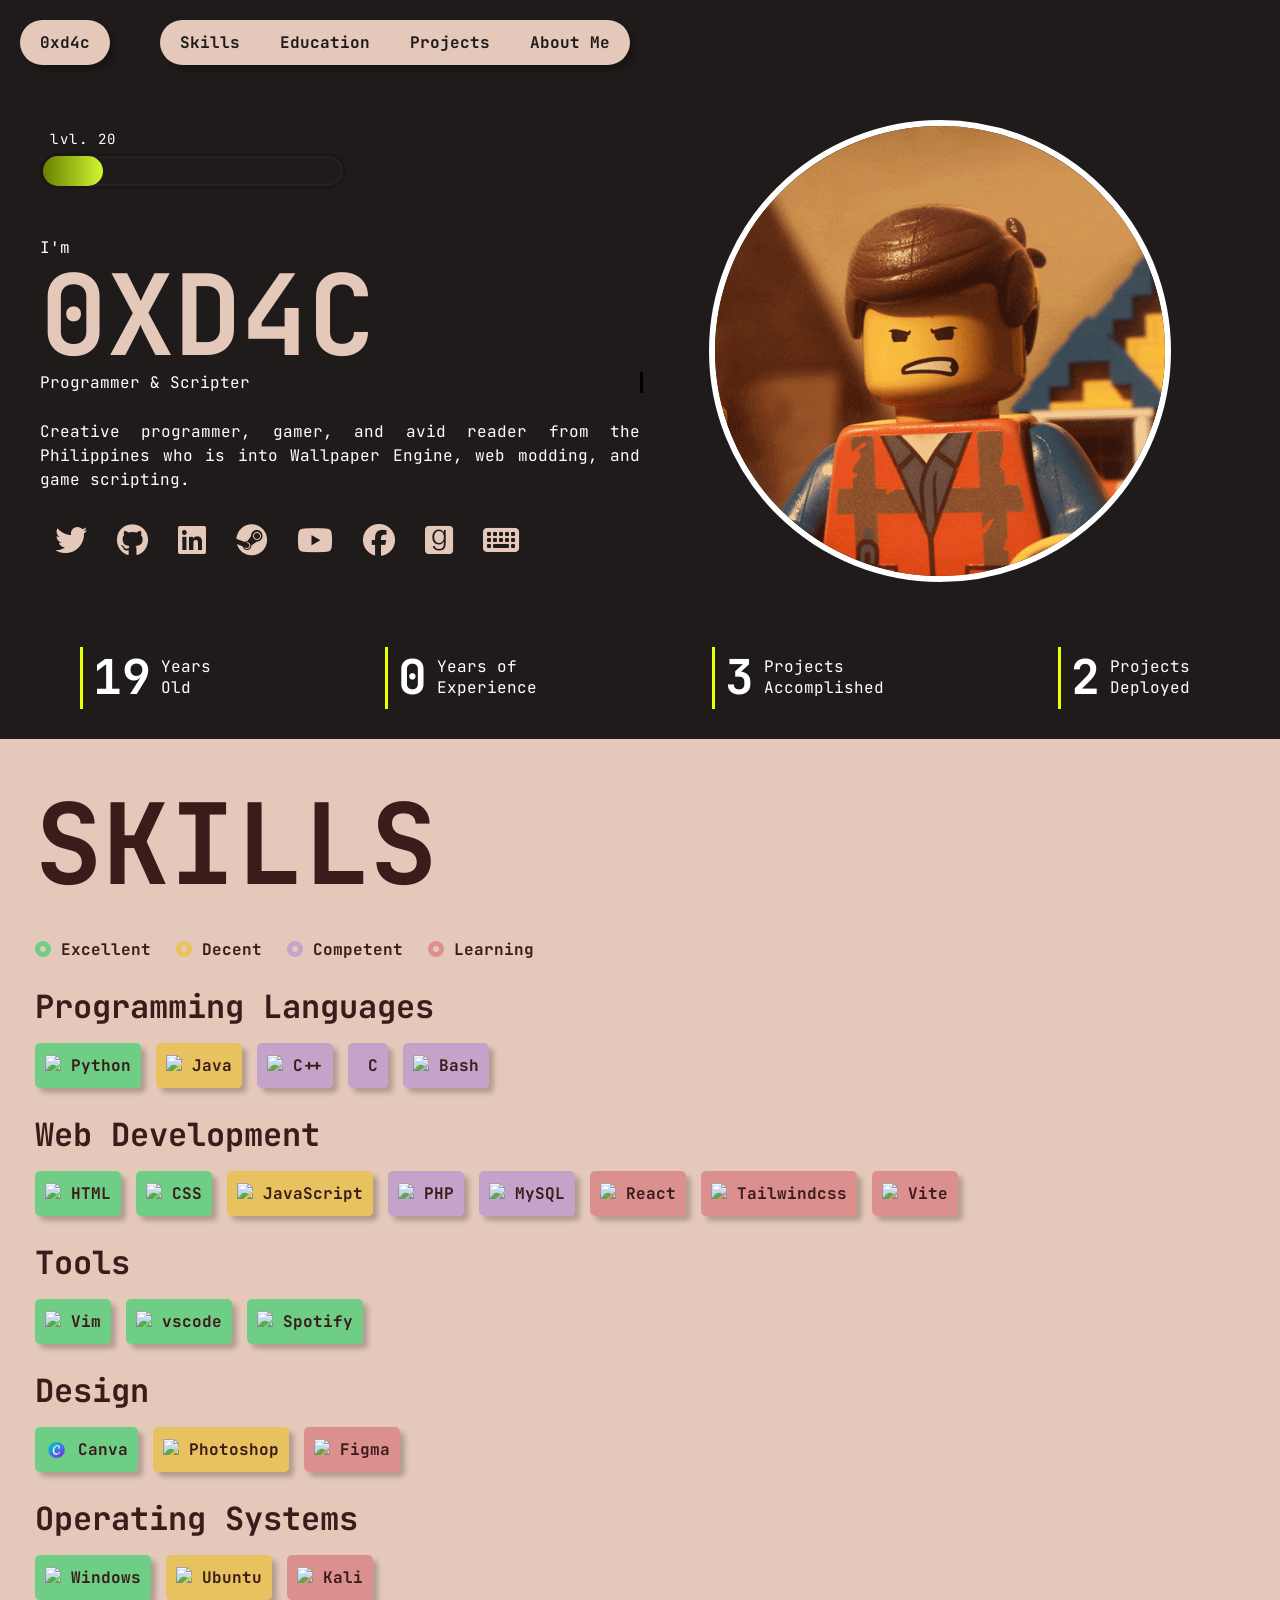
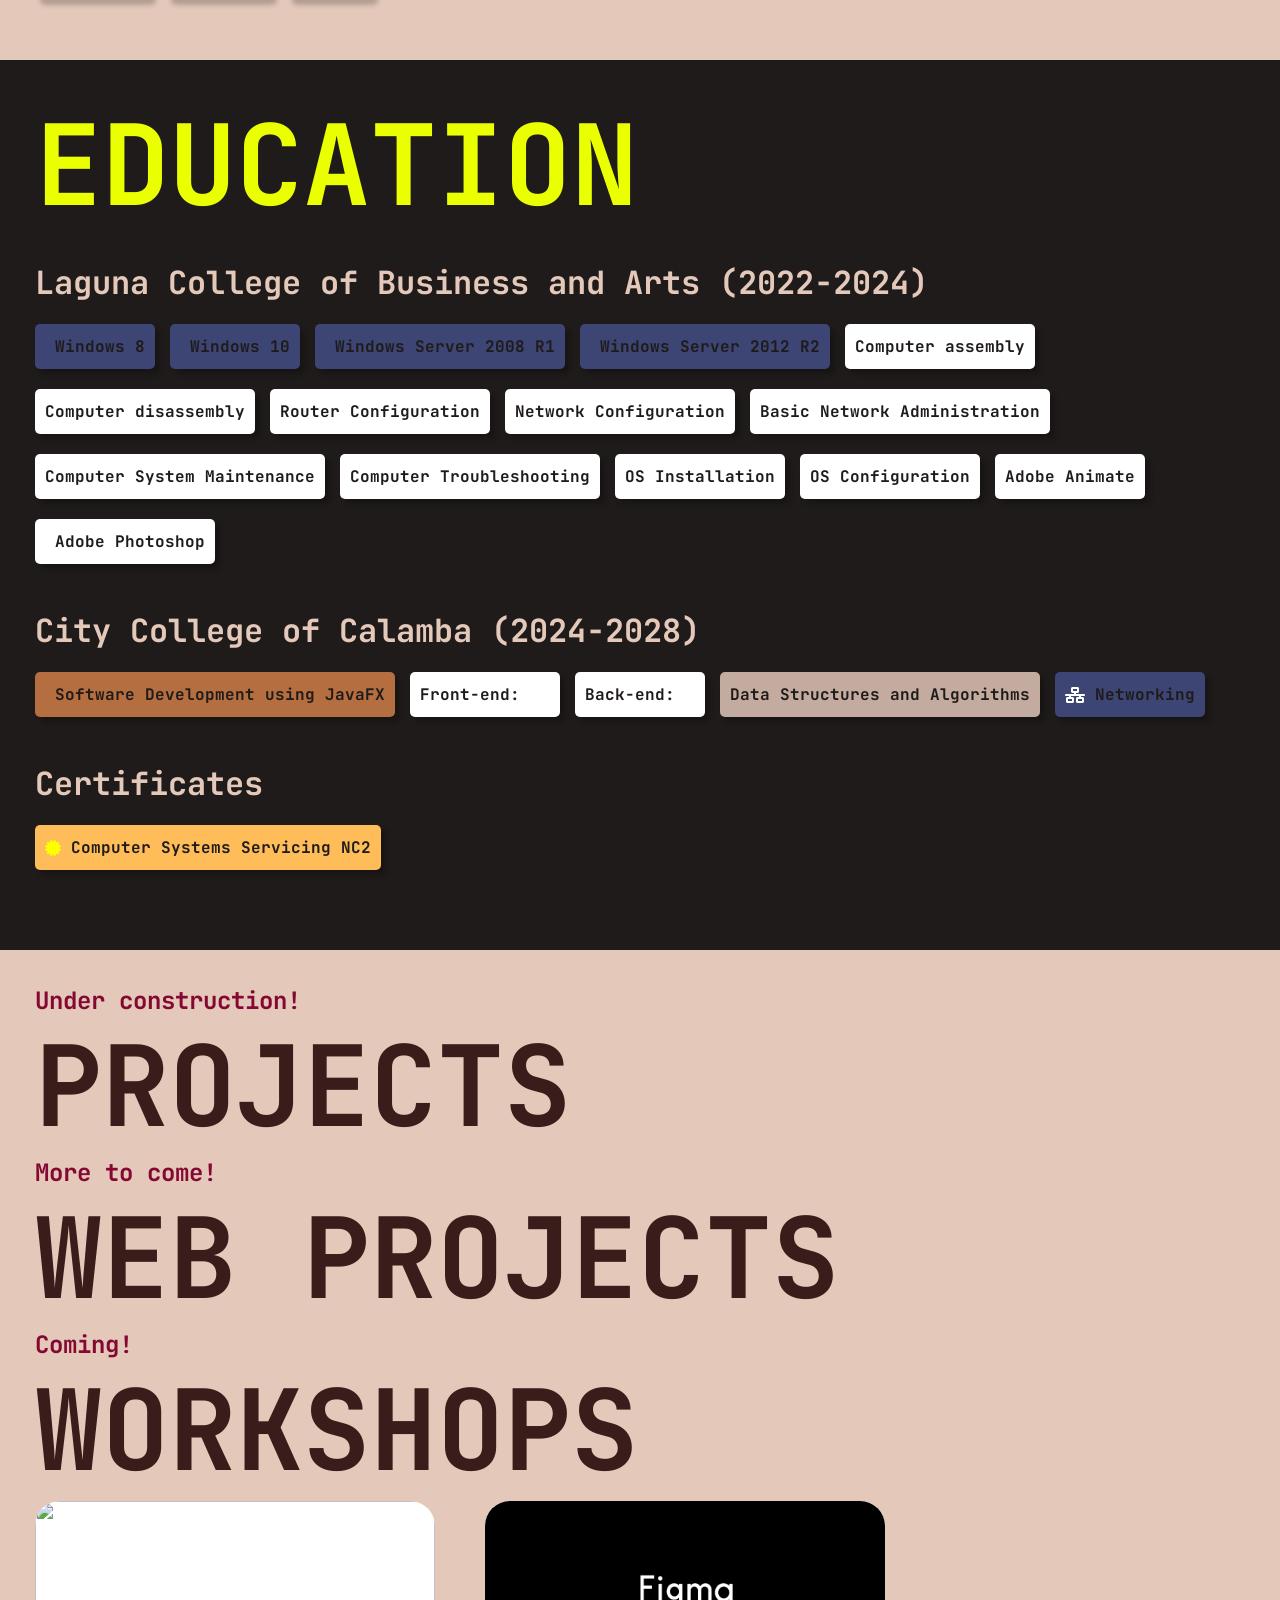
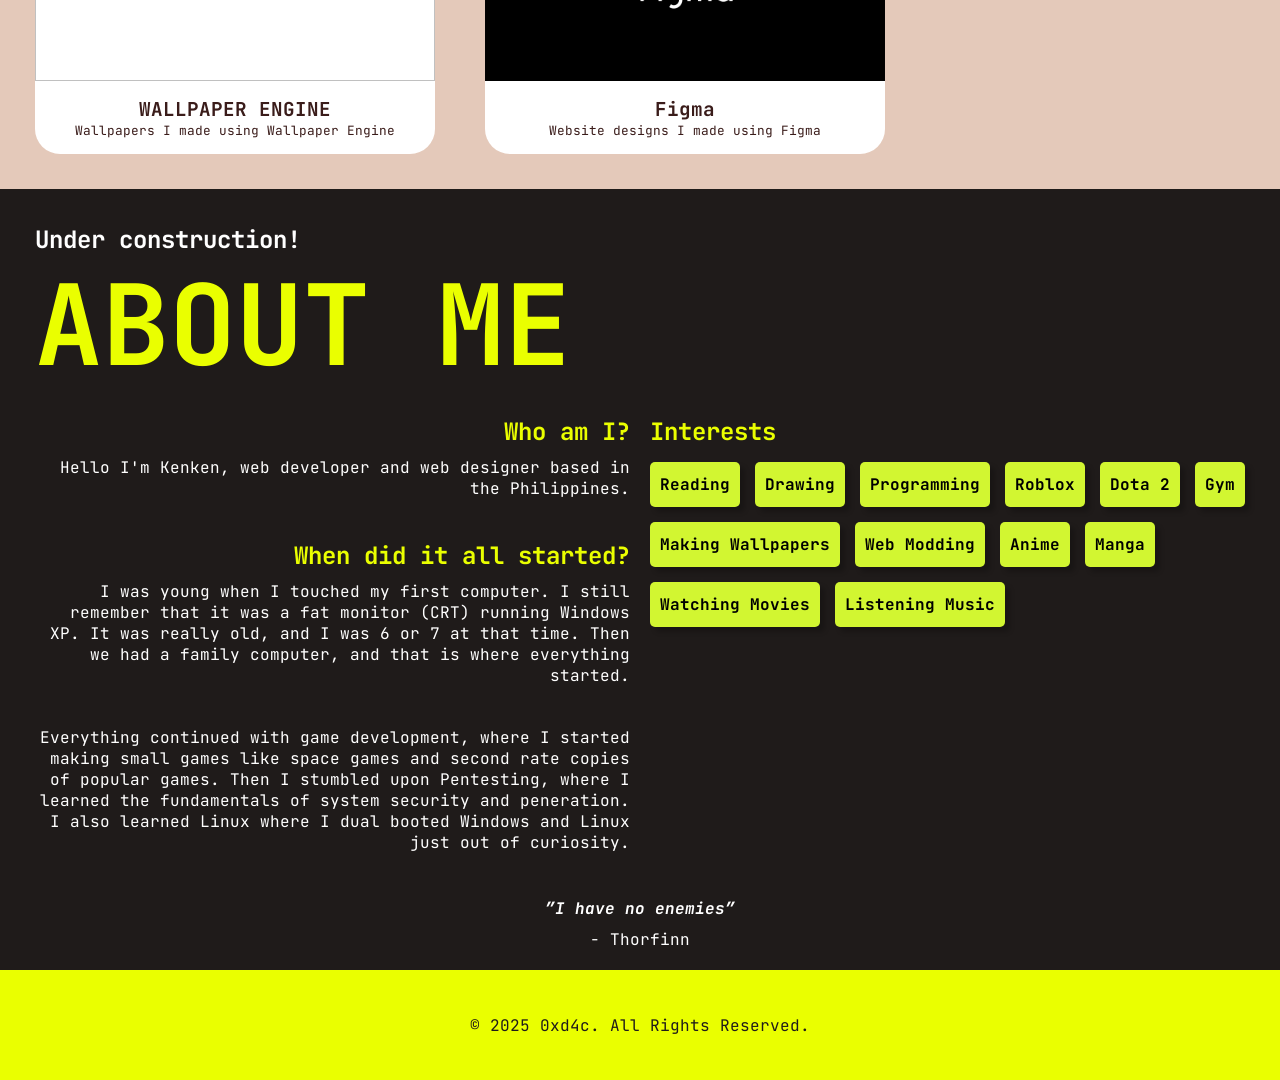
==== commit 2f8136e5: "changed profile" ====
--- a/index.html
+++ b/index.html
@@ -114,7 +114,7 @@
         <div class="section-right-div">
           <!-- <img class="fade-img" src="src/images/profile5.png" /> -->
           <div class="section-right-img-container">
-            <img class="" src="src/images/profile_2.jpg" alt="Profile Picture" />
+            <img class="" src="src/images/lego.gif" alt="Profile Picture" />
           </div>
         </div>
       </div>
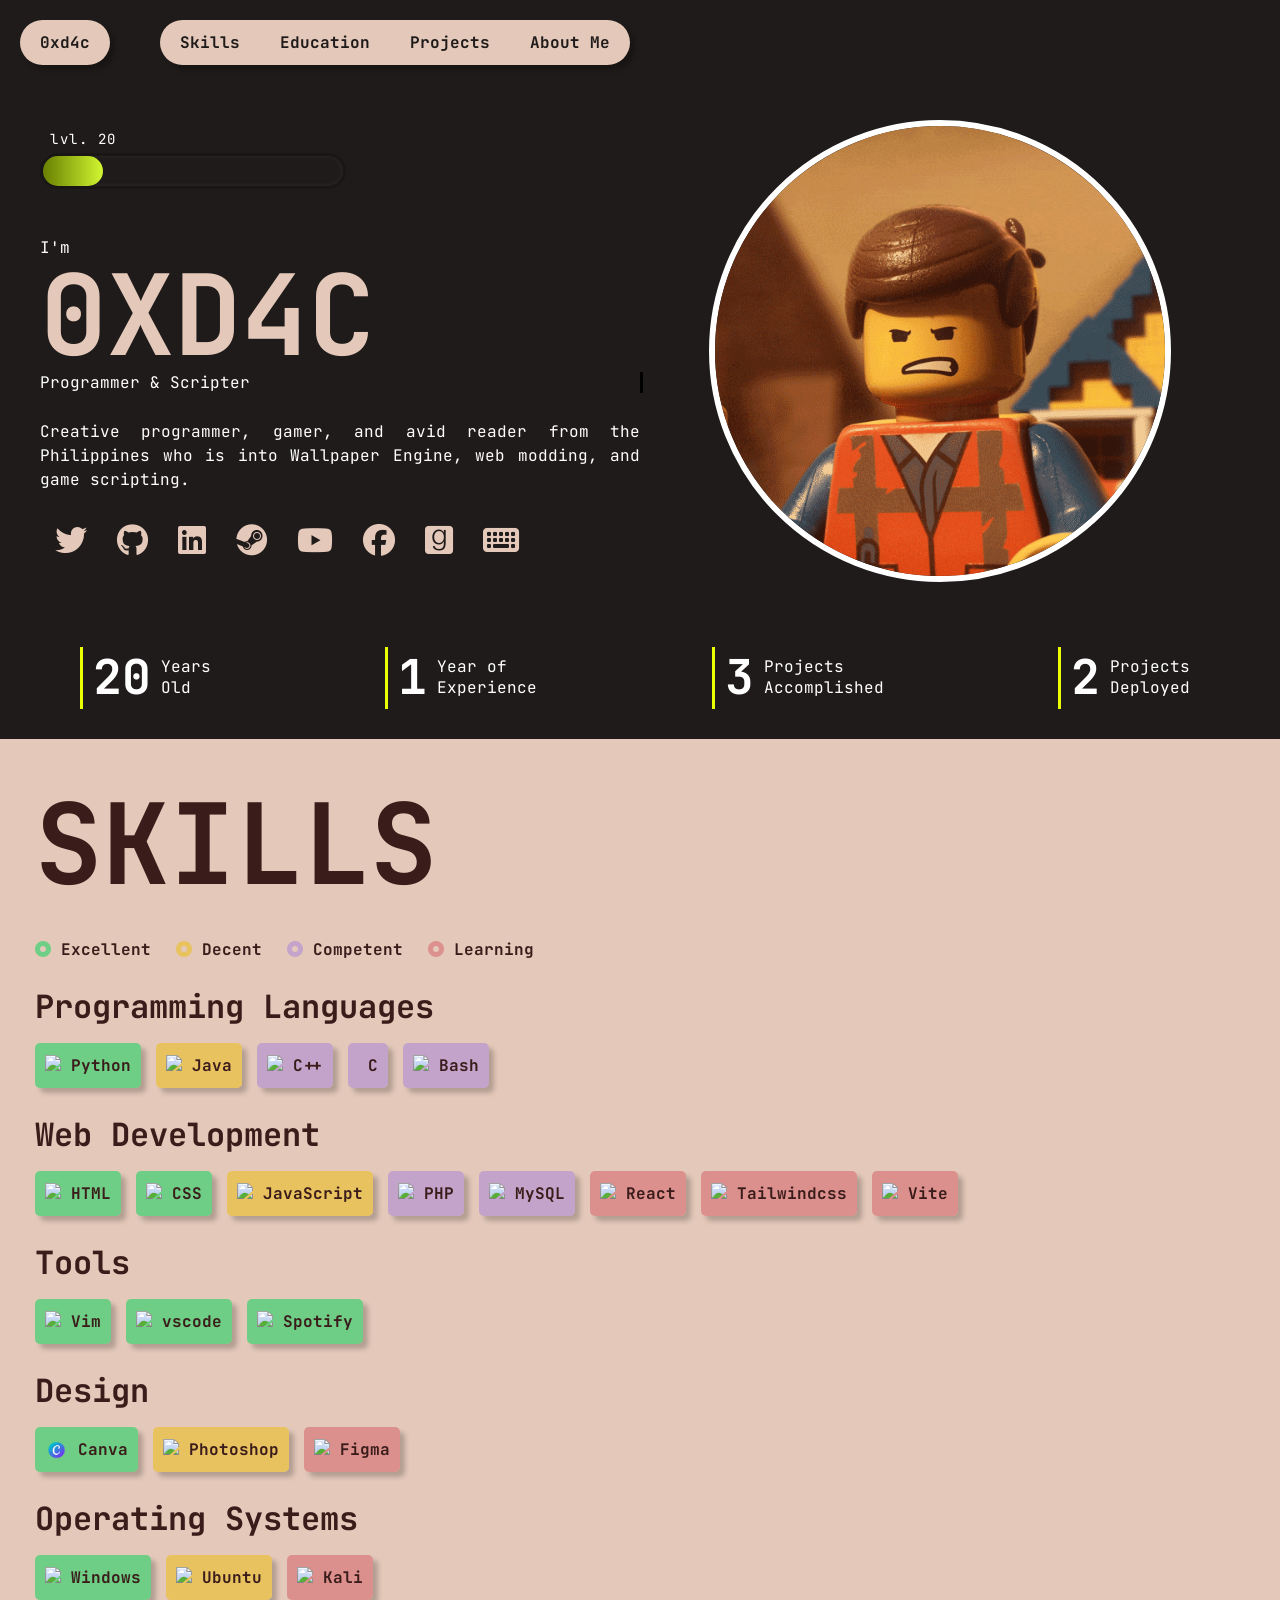
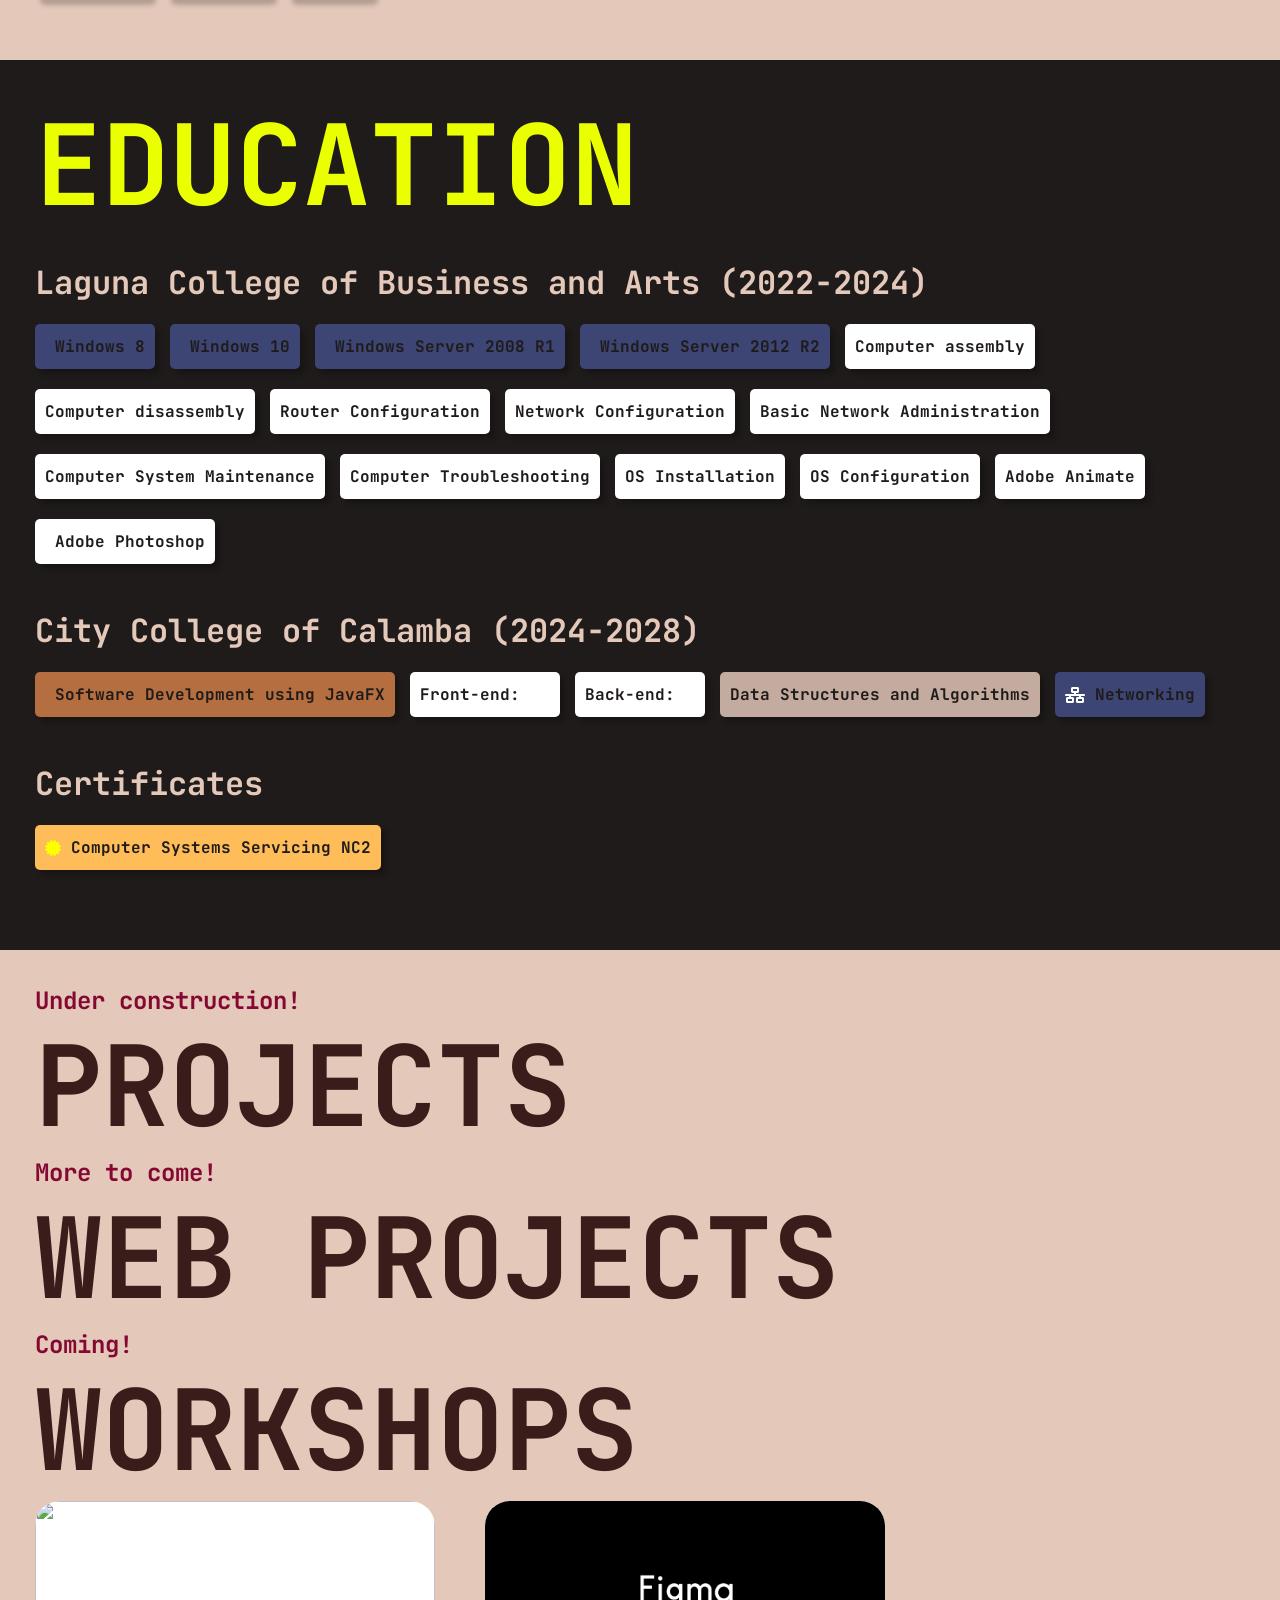
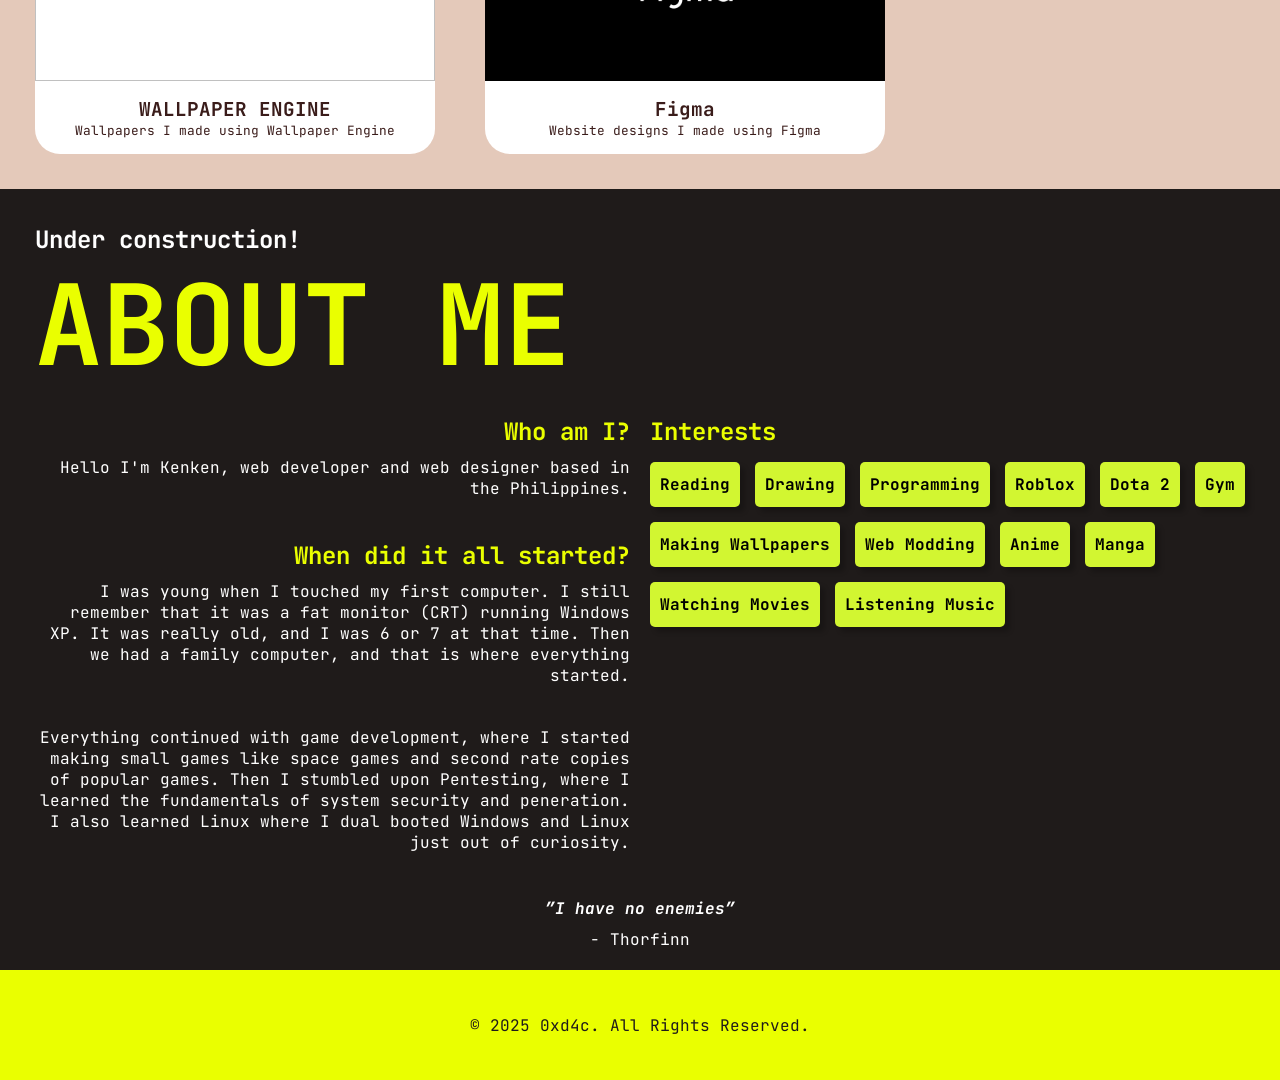
==== commit 6e47b646: "update age" ====
--- a/index.html
+++ b/index.html
@@ -123,16 +123,16 @@
     <section id="home-experience">
       <div class="experience-info-container">
         <div>
-          <h1>19</h1>
+          <h1>20</h1>
           <p>
             Years <br />
             Old
           </p>
         </div>
         <div>
-          <h1>0</h1>
-          <p>
-            Years of<br />
+          <h1>1</h1>
+          <p>
+            Year of<br />
             Experience
           </p>
         </div>
